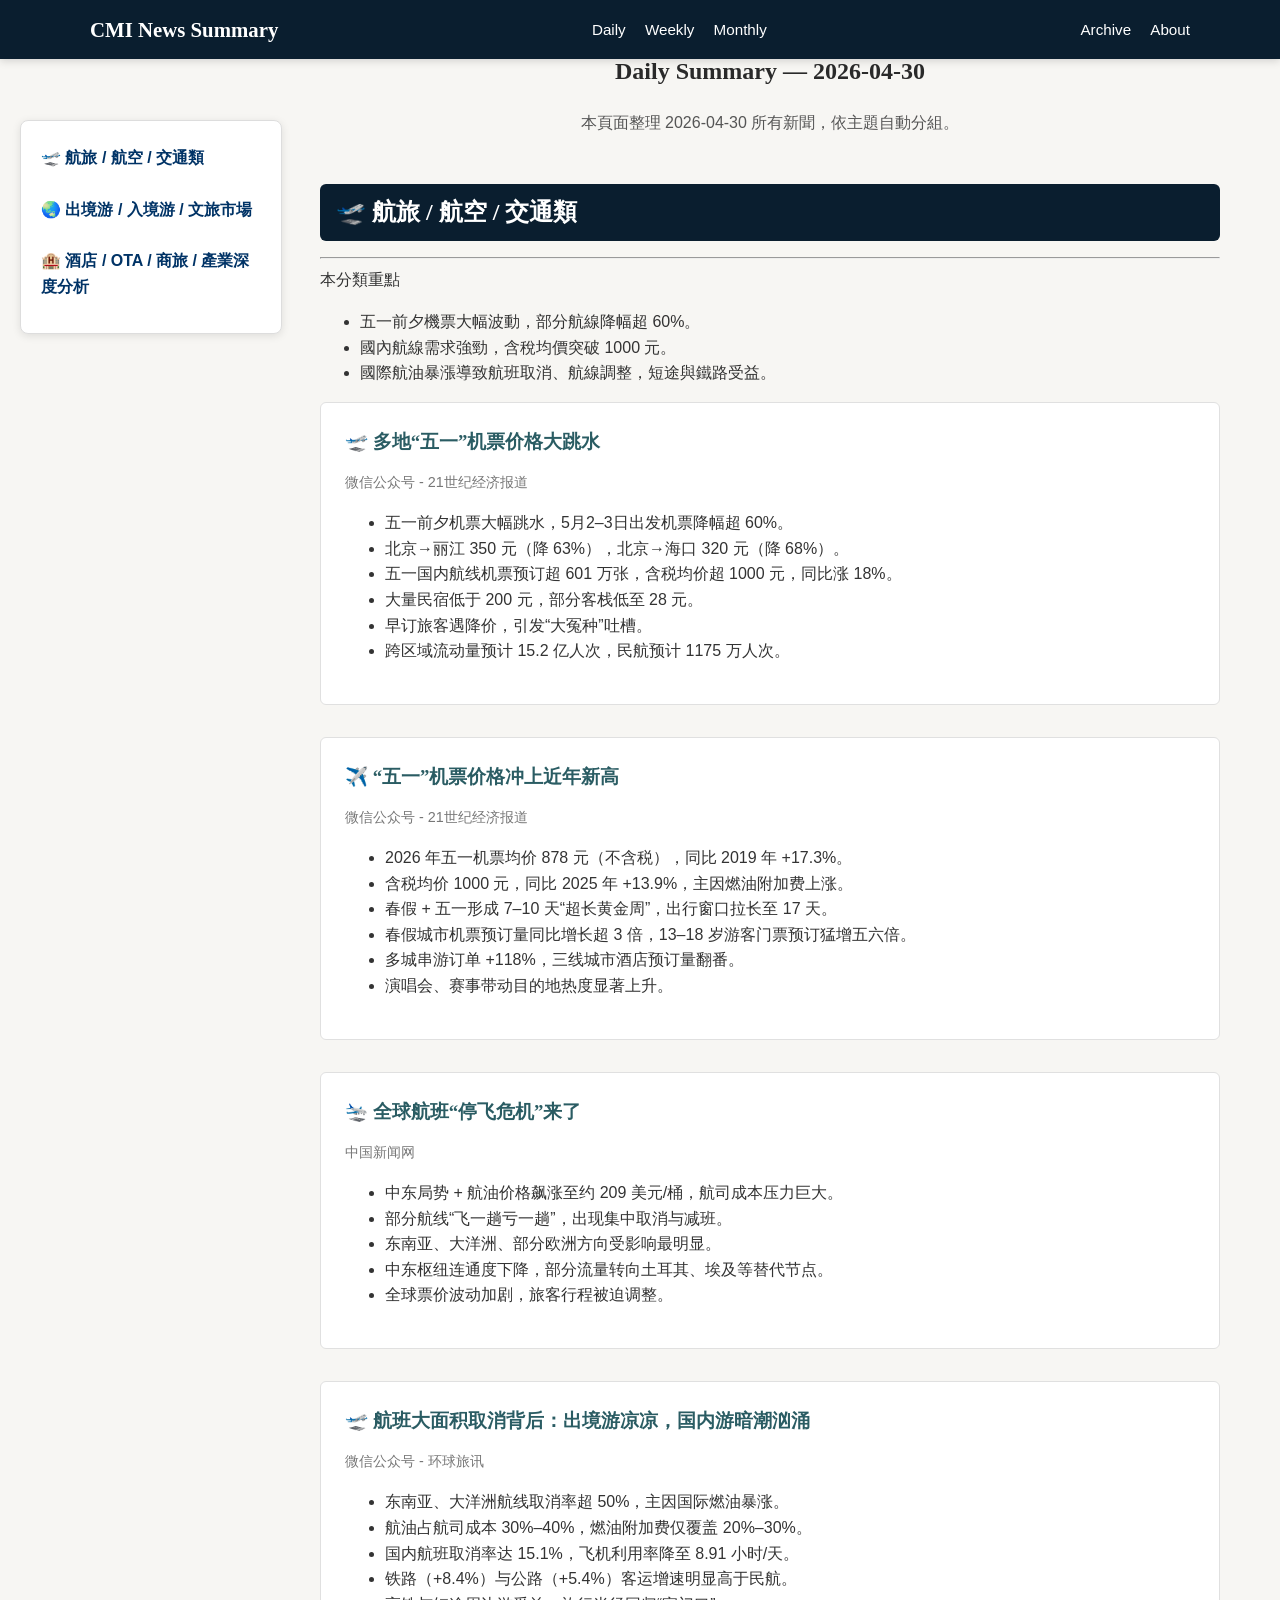
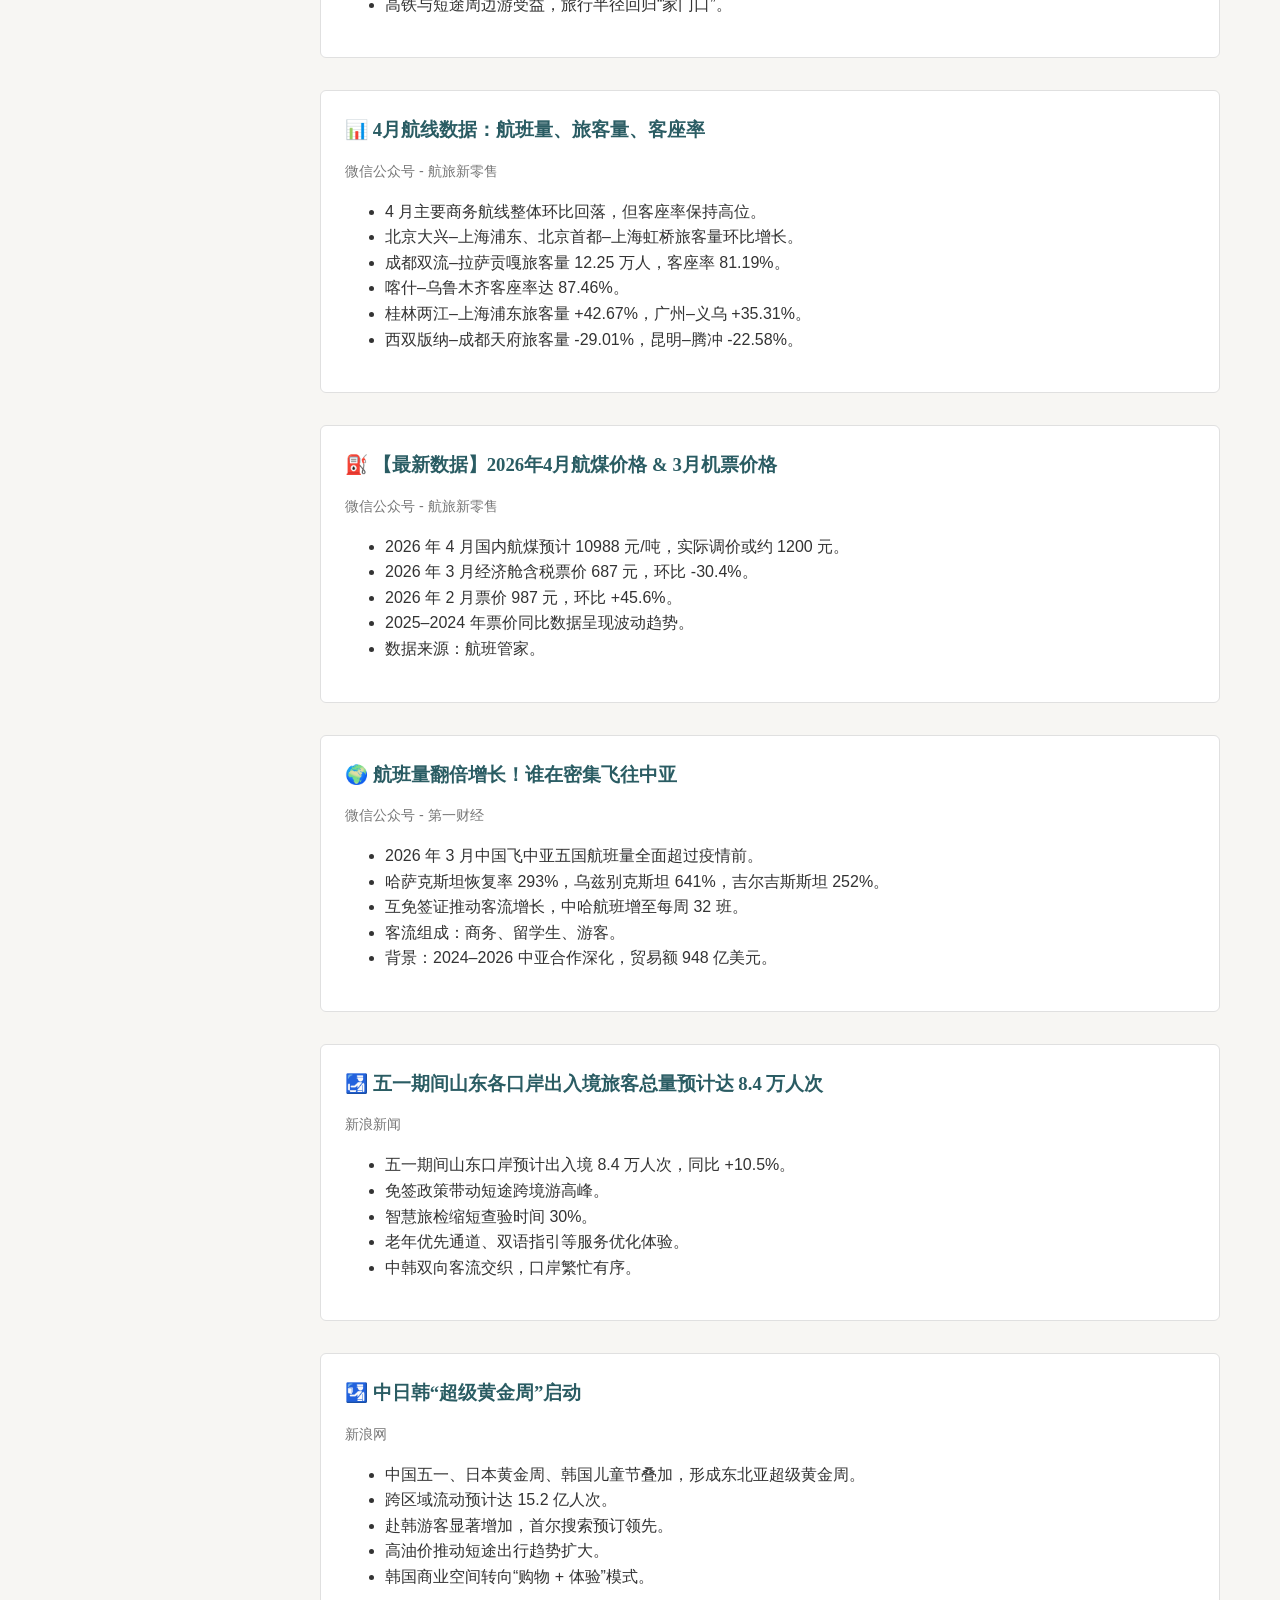
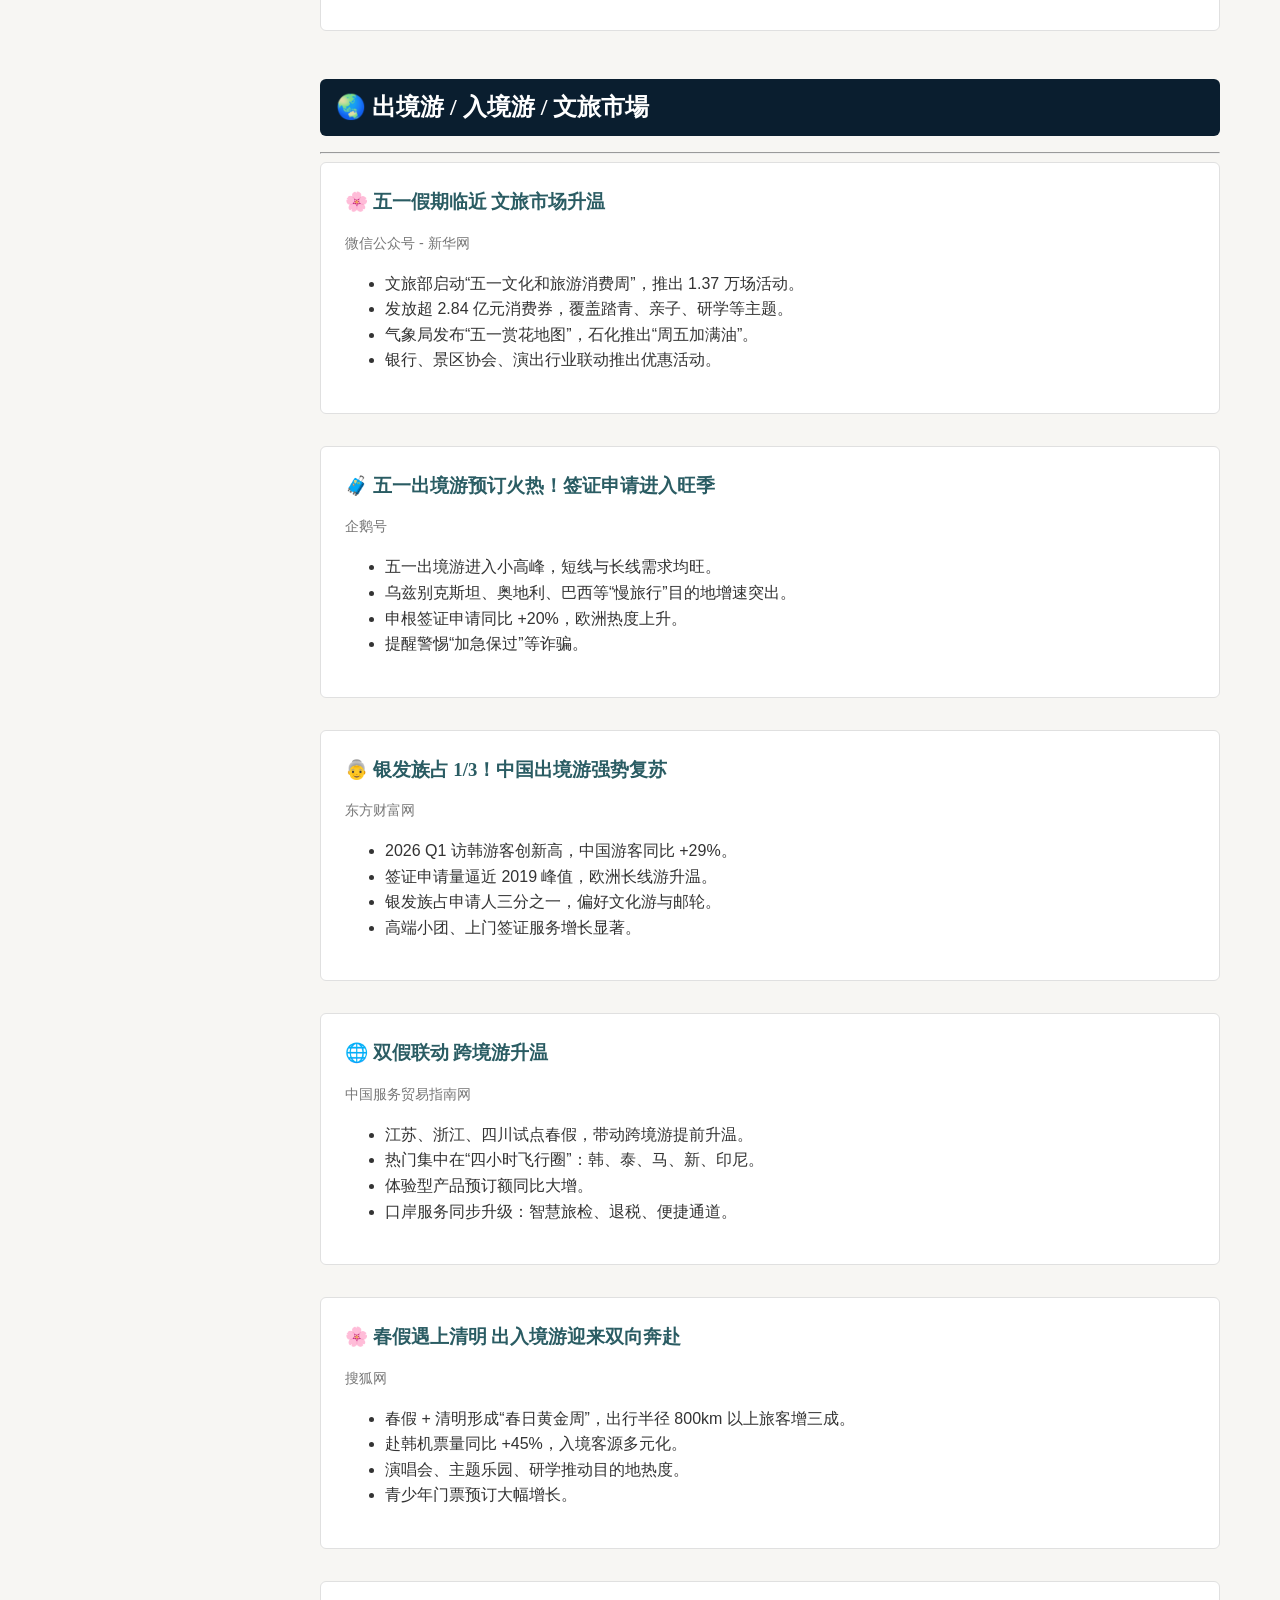
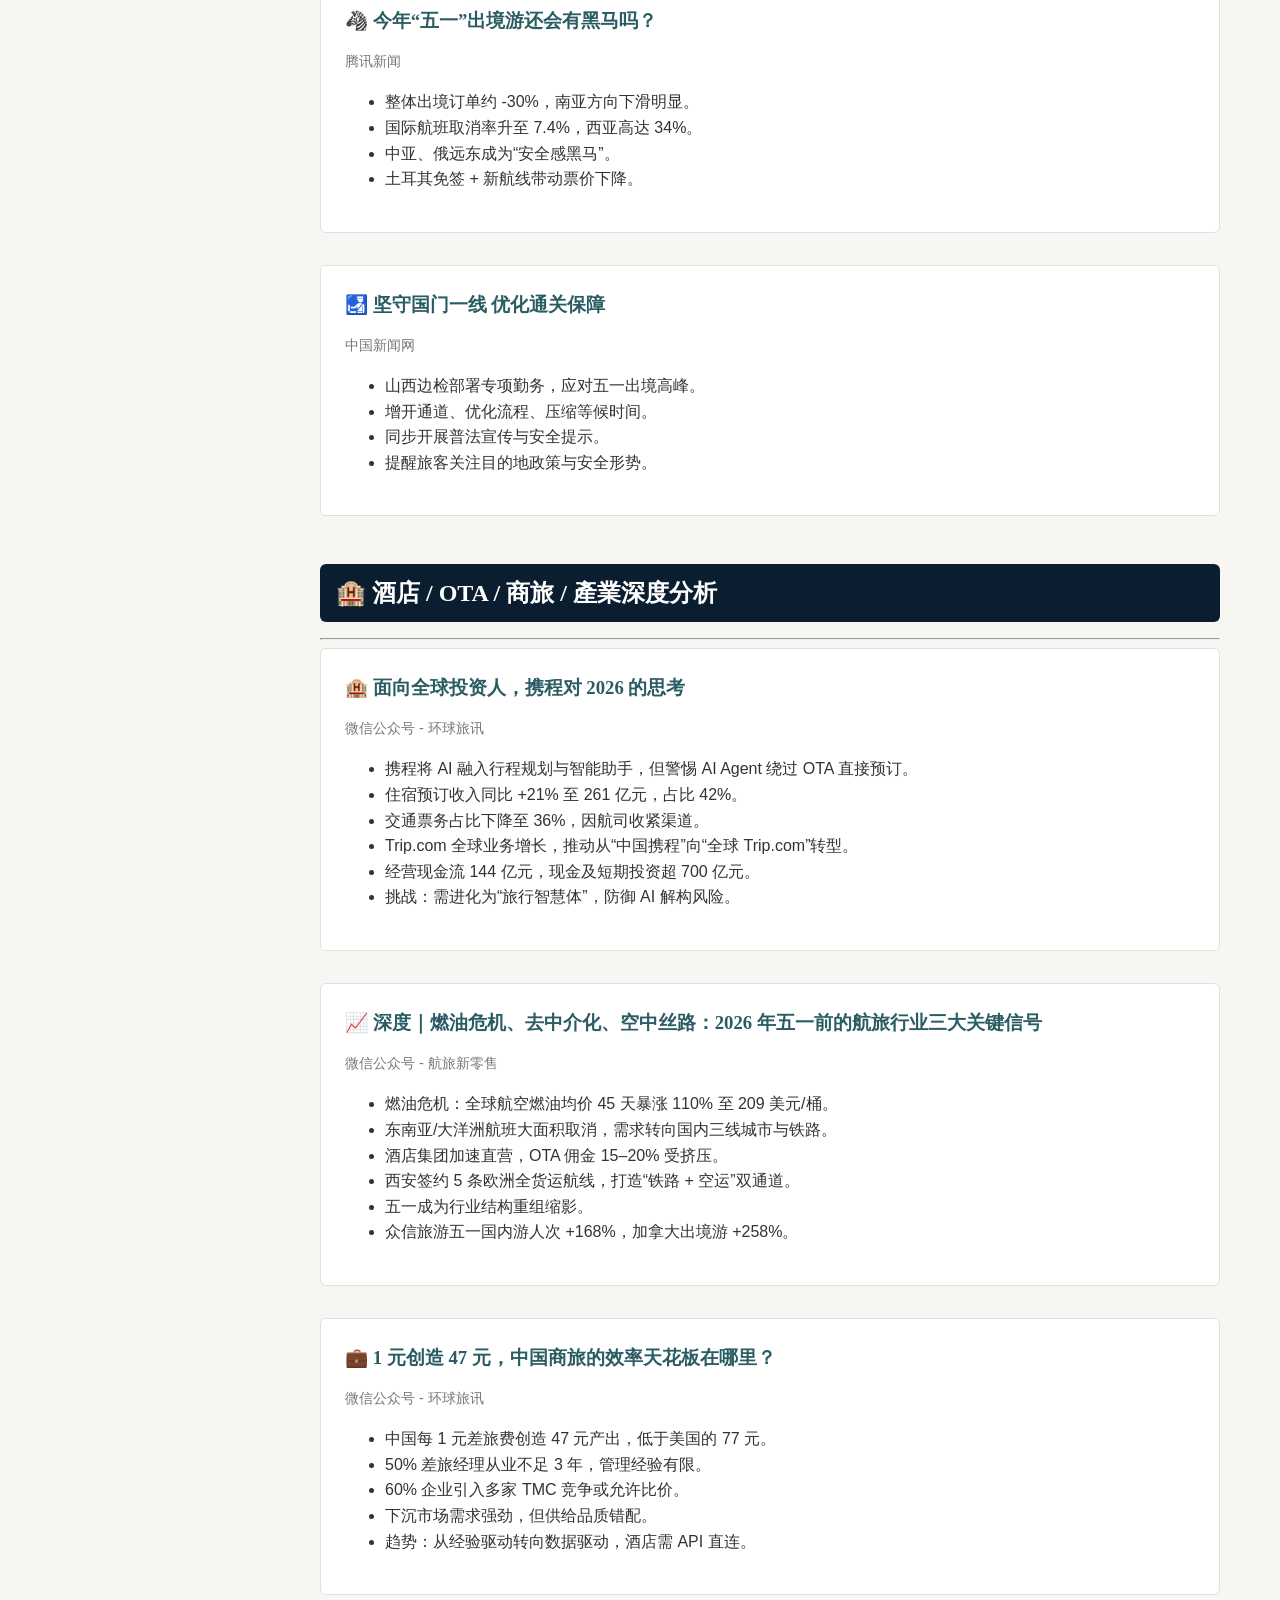
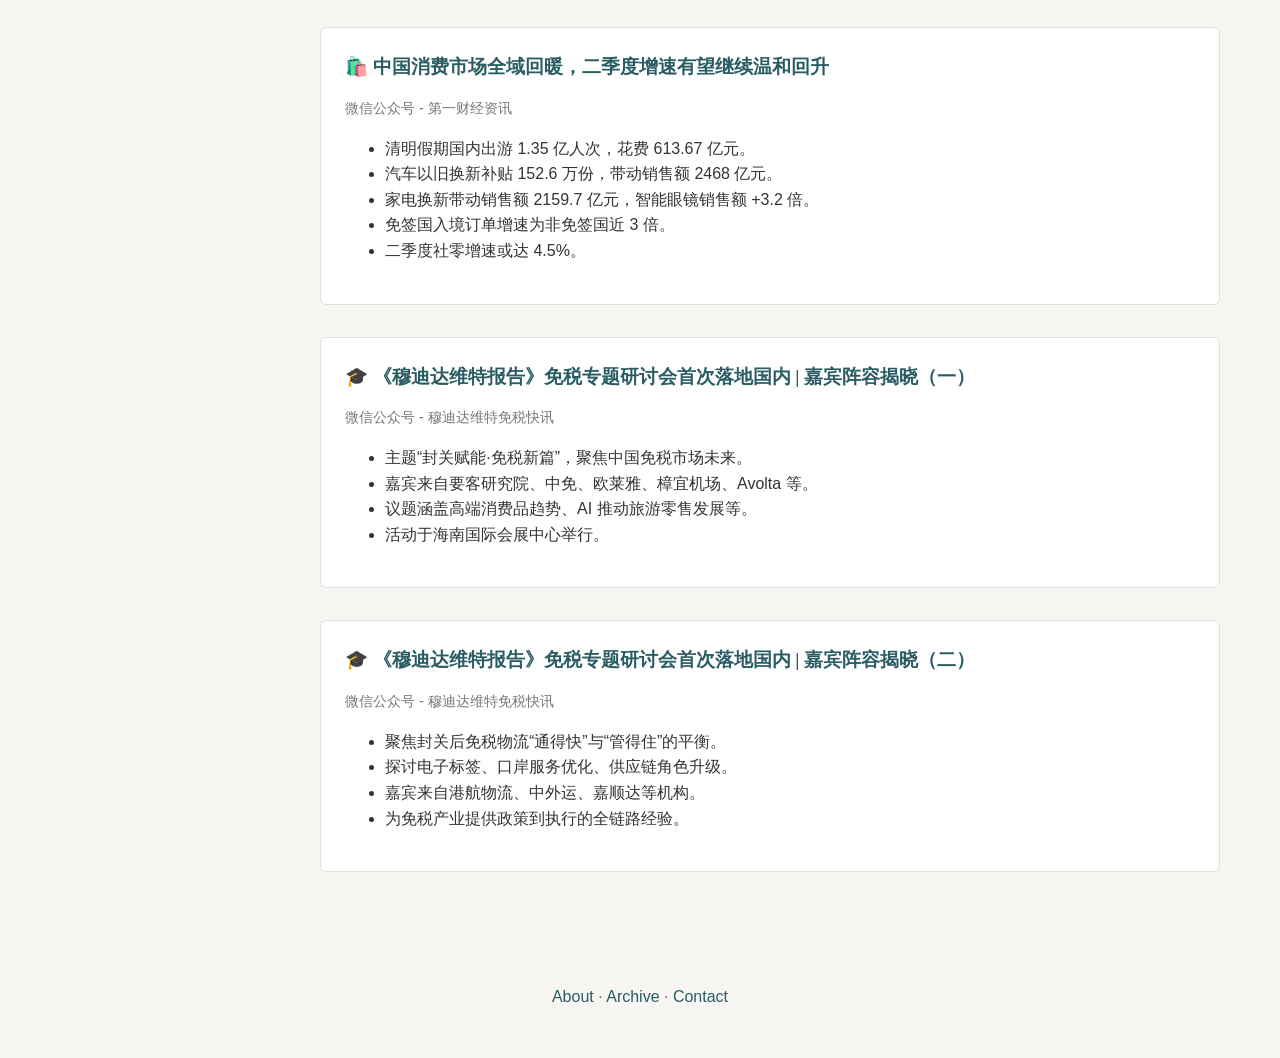
==== daily-summary/daily_summary_20260430_v0.3.html @ 1bfc6c28 "Update and rename daily_summary_20260430_v0.2.html to daily_summary_20260430_v0.3.html" ====
<!DOCTYPE html>
<html lang="zh-Hant">
<head>
  <meta charset="UTF-8">
  <meta name="viewport" content="width=device-width, initial-scale=1">
  <title>Daily Summary — 2026-04-30</title>
  <link rel="stylesheet" href="../styles.css">
</head>

<body>
<header class="site-header">
  <div class="header-inner">
    <div class="logo">
      <a href="../index.html">CMI News Summary</a>
    </div>
    <nav class="nav nav-center">
      <ul>
        <li><a href="../daily/index.html">Daily</a></li>
        <li><a href="../weekly/index.html">Weekly</a></li>
        <li><a href="../monthly/index.html">Monthly</a></li>
      </ul>
    </nav>
    <nav class="nav nav-right">
      <ul>
        <li><a href="../archive.html">Archive</a></li>
        <li><a href="../about.html">About</a></li>
      </ul>
    </nav>
  </div>
</header>

<!-- 左側懸浮索引 -->
<nav class="side-nav">
  <ul>
    <li><a href="#cat-air">🛫 航旅 / 航空 / 交通類</a></li>
    <li><a href="#cat-travel">🌏 出境游 / 入境游 / 文旅市場</a></li>
    <li><a href="#cat-hotel">🏨 酒店 / OTA / 商旅 / 產業深度分析</a></li>
  </ul>
</nav>

<main class="container">

  <section class="intro">
    <h1>Daily Summary — 2026-04-30</h1>
    <p class="subtitle">本頁面整理 2026-04-30 所有新聞，依主題自動分組。</p>
  </section>

  <!-- ========================= -->
  <!-- 🛫 航旅 / 航空 / 交通類 -->
  <!-- ========================= -->
  <h2 id="cat-air">🛫 航旅 / 航空 / 交通類</h2>
  <hr class="section-divider">
  <div class="category-summary">
  <div class="summary-title">本分類重點</div>
  <ul>
    <li>五一前夕機票大幅波動，部分航線降幅超 60%。</li>
    <li>國內航線需求強勁，含稅均價突破 1000 元。</li>
    <li>國際航油暴漲導致航班取消、航線調整，短途與鐵路受益。</li>
  </ul>
  </div>
  <div class="card">
    <h3 class="card-title">
      <span class="icon">🛫</span>
      <a href="https://mp.weixin.qq.com/s?__biz=MjM5NzM2NTMwMQ==&mid=2652127613&idx=2&sn=e711e748af14c88d804cbd1370a52783" target="_blank">
        多地“五一”机票价格大跳水
      </a>
    </h3>
    <p class="source">微信公众号 - 21世纪经济报道</p>
    <ul>
      <li>五一前夕机票大幅跳水，5月2–3日出发机票降幅超 60%。</li>
      <li>北京→丽江 350 元（降 63%），北京→海口 320 元（降 68%）。</li>
      <li>五一国内航线机票预订超 601 万张，含税均价超 1000 元，同比涨 18%。</li>
      <li>大量民宿低于 200 元，部分客栈低至 28 元。</li>
      <li>早订旅客遇降价，引发“大冤种”吐槽。</li>
      <li>跨区域流动量预计 15.2 亿人次，民航预计 1175 万人次。</li>
    </ul>
  </div>

  <div class="card">
    <h3 class="card-title">
      <span class="icon">✈️</span>
      <a href="https://mp.weixin.qq.com/s?__biz=MjI3Njc0NTk4MQ==&mid=2650586529&idx=1&sn=3858394faa903af94191818c6af349f1" target="_blank">
        “五一”机票价格冲上近年新高
      </a>
    </h3>
    <p class="source">微信公众号 - 21世纪经济报道</p>
    <ul>
      <li>2026 年五一机票均价 878 元（不含税），同比 2019 年 +17.3%。</li>
      <li>含税均价 1000 元，同比 2025 年 +13.9%，主因燃油附加费上涨。</li>
      <li>春假 + 五一形成 7–10 天“超长黄金周”，出行窗口拉长至 17 天。</li>
      <li>春假城市机票预订量同比增长超 3 倍，13–18 岁游客门票预订猛增五六倍。</li>
      <li>多城串游订单 +118%，三线城市酒店预订量翻番。</li>
      <li>演唱会、赛事带动目的地热度显著上升。</li>
    </ul>
  </div>
  <div class="card">
    <h3 class="card-title">
      <span class="icon">🛬</span>
      <a href="https://www.chinanews.com.cn/gj/2026/04-28/10612209.shtml" target="_blank">
        全球航班“停飞危机”来了
      </a>
    </h3>
    <p class="source">中国新闻网</p>
    <ul>
      <li>中东局势 + 航油价格飙涨至约 209 美元/桶，航司成本压力巨大。</li>
      <li>部分航线“飞一趟亏一趟”，出现集中取消与减班。</li>
      <li>东南亚、大洋洲、部分欧洲方向受影响最明显。</li>
      <li>中东枢纽连通度下降，部分流量转向土耳其、埃及等替代节点。</li>
      <li>全球票价波动加剧，旅客行程被迫调整。</li>
    </ul>
  </div>

  <div class="card">
    <h3 class="card-title">
      <span class="icon">🛫</span>
      <a href="https://mp.weixin.qq.com/s?__biz=Mzg4OTM5Njg0Mg==&mid=2247503843&idx=1&sn=857b6447e70c2b82577d3e6e1345cd92" target="_blank">
        航班大面积取消背后：出境游凉凉，国内游暗潮汹涌
      </a>
    </h3>
    <p class="source">微信公众号 - 环球旅讯</p>
    <ul>
      <li>东南亚、大洋洲航线取消率超 50%，主因国际燃油暴涨。</li>
      <li>航油占航司成本 30%–40%，燃油附加费仅覆盖 20%–30%。</li>
      <li>国内航班取消率达 15.1%，飞机利用率降至 8.91 小时/天。</li>
      <li>铁路（+8.4%）与公路（+5.4%）客运增速明显高于民航。</li>
      <li>高铁与短途周边游受益，旅行半径回归“家门口”。</li>
    </ul>
  </div>

  <div class="card">
    <h3 class="card-title">
      <span class="icon">📊</span>
      <a href="https://mp.weixin.qq.com/s?__biz=Mzg2MzIyMTk5Mg==&mid=2247520899&idx=1&sn=88fce710b5704e9005d2cb6163edf4ac" target="_blank">
        4月航线数据：航班量、旅客量、客座率
      </a>
    </h3>
    <p class="source">微信公众号 - 航旅新零售</p>
    <ul>
      <li>4 月主要商务航线整体环比回落，但客座率保持高位。</li>
      <li>北京大兴–上海浦东、北京首都–上海虹桥旅客量环比增长。</li>
      <li>成都双流–拉萨贡嘎旅客量 12.25 万人，客座率 81.19%。</li>
      <li>喀什–乌鲁木齐客座率达 87.46%。</li>
      <li>桂林两江–上海浦东旅客量 +42.67%，广州–义乌 +35.31%。</li>
      <li>西双版纳–成都天府旅客量 -29.01%，昆明–腾冲 -22.58%。</li>
    </ul>
  </div>

  <div class="card">
    <h3 class="card-title">
      <span class="icon">⛽</span>
      <a href="https://mp.weixin.qq.com/s?__biz=Mzg2MzIyMTk5Mg==&mid=2247520540&idx=1&sn=57a1209179054d6570ce4bf9c48ed6af" target="_blank">
        【最新数据】2026年4月航煤价格 & 3月机票价格
      </a>
    </h3>
    <p class="source">微信公众号 - 航旅新零售</p>
    <ul>
      <li>2026 年 4 月国内航煤预计 10988 元/吨，实际调价或约 1200 元。</li>
      <li>2026 年 3 月经济舱含税票价 687 元，环比 -30.4%。</li>
      <li>2026 年 2 月票价 987 元，环比 +45.6%。</li>
      <li>2025–2024 年票价同比数据呈现波动趋势。</li>
      <li>数据来源：航班管家。</li>
    </ul>
  </div>

  <div class="card">
    <h3 class="card-title">
      <span class="icon">🌍</span>
      <a href="https://mp.weixin.qq.com/s?__biz=MjM5MTM3NTMwNA==&mid=2661721296&idx=1&sn=3693bbdfd6bd1599dde1d807879370cf" target="_blank">
        航班量翻倍增长！谁在密集飞往中亚
      </a>
    </h3>
    <p class="source">微信公众号 - 第一财经</p>
    <ul>
      <li>2026 年 3 月中国飞中亚五国航班量全面超过疫情前。</li>
      <li>哈萨克斯坦恢复率 293%，乌兹别克斯坦 641%，吉尔吉斯斯坦 252%。</li>
      <li>互免签证推动客流增长，中哈航班增至每周 32 班。</li>
      <li>客流组成：商务、留学生、游客。</li>
      <li>背景：2024–2026 中亚合作深化，贸易额 948 亿美元。</li>
    </ul>
  </div>

  <div class="card">
    <h3 class="card-title">
      <span class="icon">🛃</span>
      <a href="https://news.sina.com.cn/zx/gj/2026-04-30/doc-inhwhkue6274743.shtml" target="_blank">
        五一期间山东各口岸出入境旅客总量预计达 8.4 万人次
      </a>
    </h3>
    <p class="source">新浪新闻</p>
    <ul>
      <li>五一期间山东口岸预计出入境 8.4 万人次，同比 +10.5%。</li>
      <li>免签政策带动短途跨境游高峰。</li>
      <li>智慧旅检缩短查验时间 30%。</li>
      <li>老年优先通道、双语指引等服务优化体验。</li>
      <li>中韩双向客流交织，口岸繁忙有序。</li>
    </ul>
  </div>

  <div class="card">
    <h3 class="card-title">
      <span class="icon">🛂</span>
      <a href="https://k.sina.com.cn/article_5953189932_162d6782c06704746a.html" target="_blank">
        中日韩“超级黄金周”启动
      </a>
    </h3>
    <p class="source">新浪网</p>
    <ul>
      <li>中国五一、日本黄金周、韩国儿童节叠加，形成东北亚超级黄金周。</li>
      <li>跨区域流动预计达 15.2 亿人次。</li>
      <li>赴韩游客显著增加，首尔搜索预订领先。</li>
      <li>高油价推动短途出行趋势扩大。</li>
      <li>韩国商业空间转向“购物 + 体验”模式。</li>
    </ul>
  </div>
  <!-- ========================= -->
  <!-- 🌏 出境游 / 入境游 / 文旅市場 -->
  <!-- ========================= -->

  <h2 id="cat-travel">🌏 出境游 / 入境游 / 文旅市場</h2>
  <hr class="section-divider">

  <div class="card">
    <h3 class="card-title">
      <span class="icon">🌸</span>
      <a href="https://mp.weixin.qq.com/s?__biz=MzA3NjkwNg==mid=2647653664&idx=1&sn=0d851c5f64c62078c9e60134ed2b5f2e" target="_blank">
        五一假期临近 文旅市场升温
      </a>
    </h3>
    <p class="source">微信公众号 - 新华网</p>
    <ul>
      <li>文旅部启动“五一文化和旅游消费周”，推出 1.37 万场活动。</li>
      <li>发放超 2.84 亿元消费券，覆盖踏青、亲子、研学等主题。</li>
      <li>气象局发布“五一赏花地图”，石化推出“周五加满油”。</li>
      <li>银行、景区协会、演出行业联动推出优惠活动。</li>
    </ul>
  </div>

  <div class="card">
    <h3 class="card-title">
      <span class="icon">🧳</span>
      <a href="https://so.html5.qq.com/page/real/search_news?docid=70000021_37169e835e633052" target="_blank">
        五一出境游预订火热！签证申请进入旺季
      </a>
    </h3>
    <p class="source">企鹅号</p>
    <ul>
      <li>五一出境游进入小高峰，短线与长线需求均旺。</li>
      <li>乌兹别克斯坦、奥地利、巴西等“慢旅行”目的地增速突出。</li>
      <li>申根签证申请同比 +20%，欧洲热度上升。</li>
      <li>提醒警惕“加急保过”等诈骗。</li>
    </ul>
  </div>

  <div class="card">
    <h3 class="card-title">
      <span class="icon">👵</span>
      <a href="https://finance.eastmoney.com/a/202604203710522476.html" target="_blank">
        银发族占 1/3！中国出境游强势复苏
      </a>
    </h3>
    <p class="source">东方财富网</p>
    <ul>
      <li>2026 Q1 访韩游客创新高，中国游客同比 +29%。</li>
      <li>签证申请量逼近 2019 峰值，欧洲长线游升温。</li>
      <li>银发族占申请人三分之一，偏好文化游与邮轮。</li>
      <li>高端小团、上门签证服务增长显著。</li>
    </ul>
  </div>

  <div class="card">
    <h3 class="card-title">
      <span class="icon">🌐</span>
      <a href="https://tradeinservices.mofcom.gov.cn/article/news/gnxw/202604/182478.html" target="_blank">
        双假联动 跨境游升温
      </a>
    </h3>
    <p class="source">中国服务贸易指南网</p>
    <ul>
      <li>江苏、浙江、四川试点春假，带动跨境游提前升温。</li>
      <li>热门集中在“四小时飞行圈”：韩、泰、马、新、印尼。</li>
      <li>体验型产品预订额同比大增。</li>
      <li>口岸服务同步升级：智慧旅检、退税、便捷通道。</li>
    </ul>
  </div>

  <div class="card">
    <h3 class="card-title">
      <span class="icon">🌸</span>
      <a href="https://travel.sohu.com/a/1004950134_355475" target="_blank">
        春假遇上清明 出入境游迎来双向奔赴
      </a>
    </h3>
    <p class="source">搜狐网</p>
    <ul>
      <li>春假 + 清明形成“春日黄金周”，出行半径 800km 以上旅客增三成。</li>
      <li>赴韩机票量同比 +45%，入境客源多元化。</li>
      <li>演唱会、主题乐园、研学推动目的地热度。</li>
      <li>青少年门票预订大幅增长。</li>
    </ul>
  </div>

  <div class="card">
    <h3 class="card-title">
      <span class="icon">🦓</span>
      <a href="https://news.qq.com/rain/a/20260425A074L600" target="_blank">
        今年“五一”出境游还会有黑马吗？
      </a>
    </h3>
    <p class="source">腾讯新闻</p>
    <ul>
      <li>整体出境订单约 -30%，南亚方向下滑明显。</li>
      <li>国际航班取消率升至 7.4%，西亚高达 34%。</li>
      <li>中亚、俄远东成为“安全感黑马”。</li>
      <li>土耳其免签 + 新航线带动票价下降。</li>
    </ul>
  </div>

  <div class="card">
    <h3 class="card-title">
      <span class="icon">🛃</span>
      <a href="http://www.sx.chinanews.com.cn/news/2026/0430/248477.html" target="_blank">
        坚守国门一线 优化通关保障
      </a>
    </h3>
    <p class="source">中国新闻网</p>
    <ul>
      <li>山西边检部署专项勤务，应对五一出境高峰。</li>
      <li>增开通道、优化流程、压缩等候时间。</li>
      <li>同步开展普法宣传与安全提示。</li>
      <li>提醒旅客关注目的地政策与安全形势。</li>
    </ul>
  </div>
  <!-- ========================= -->
  <!-- 🏨 酒店 / OTA / 商旅 / 產業深度分析 -->
  <!-- ========================= -->

  <h2 id="cat-hotel">🏨 酒店 / OTA / 商旅 / 產業深度分析</h2>
  <hr class="section-divider">

  <div class="card">
    <h3 class="card-title">
      <span class="icon">🏨</span>
      <a href="https://mp.weixin.qq.com/s?__biz=Mzg4OTM5Njg0Mg==&mid=2247504402&idx=1&sn=6851bdadcbc8faea9909302d1206dd0d" target="_blank">
        面向全球投资人，携程对 2026 的思考
      </a>
    </h3>
    <p class="source">微信公众号 - 环球旅讯</p>
    <ul>
      <li>携程将 AI 融入行程规划与智能助手，但警惕 AI Agent 绕过 OTA 直接预订。</li>
      <li>住宿预订收入同比 +21% 至 261 亿元，占比 42%。</li>
      <li>交通票务占比下降至 36%，因航司收紧渠道。</li>
      <li>Trip.com 全球业务增长，推动从“中国携程”向“全球 Trip.com”转型。</li>
      <li>经营现金流 144 亿元，现金及短期投资超 700 亿元。</li>
      <li>挑战：需进化为“旅行智慧体”，防御 AI 解构风险。</li>
    </ul>
  </div>

  <div class="card">
    <h3 class="card-title">
      <span class="icon">📈</span>
      <a href="https://mp.weixin.qq.com/s?src=11&timestamp=1777728018&ver=6696&signature=YGTvw8notwYNA9cvgfuId5XgRa6XpkKV-moRByfEPJ7VPiqyUMrcMz6J0bGL0Yz1m9yfc3X4WgXJEA2LX7aTQiN9vdxKH5-jNDDpUPfQip5ENsaSewUlJX-2nmSsi*" target="_blank">
        深度｜燃油危机、去中介化、空中丝路：2026 年五一前的航旅行业三大关键信号
      </a>
    </h3>
    <p class="source">微信公众号 - 航旅新零售</p>
    <ul>
      <li>燃油危机：全球航空燃油均价 45 天暴涨 110% 至 209 美元/桶。</li>
      <li>东南亚/大洋洲航班大面积取消，需求转向国内三线城市与铁路。</li>
      <li>酒店集团加速直营，OTA 佣金 15–20% 受挤压。</li>
      <li>西安签约 5 条欧洲全货运航线，打造“铁路 + 空运”双通道。</li>
      <li>五一成为行业结构重组缩影。</li>
      <li>众信旅游五一国内游人次 +168%，加拿大出境游 +258%。</li>
    </ul>
  </div>

  <div class="card">
    <h3 class="card-title">
      <span class="icon">💼</span>
      <a href="https://mp.weixin.qq.com/s?__biz=Mzg4OTM5Njg0Mg==&mid=2247503802&idx=1&sn=0bc179553e4c1dd5eb7285813d184dde" target="_blank">
        1 元创造 47 元，中国商旅的效率天花板在哪里？
      </a>
    </h3>
    <p class="source">微信公众号 - 环球旅讯</p>
    <ul>
      <li>中国每 1 元差旅费创造 47 元产出，低于美国的 77 元。</li>
      <li>50% 差旅经理从业不足 3 年，管理经验有限。</li>
      <li>60% 企业引入多家 TMC 竞争或允许比价。</li>
      <li>下沉市场需求强劲，但供给品质错配。</li>
      <li>趋势：从经验驱动转向数据驱动，酒店需 API 直连。</li>
    </ul>
  </div>

  <div class="card">
    <h3 class="card-title">
      <span class="icon">🛍️</span>
      <a href="https://mp.weixin.qq.com/s?__biz=MTU1OTI4NDM4MQ==&mid=2652290888&idx=2&sn=720b8f8bbca0cf1e9b1815346c56767e" target="_blank">
        中国消费市场全域回暖，二季度增速有望继续温和回升
      </a>
    </h3>
    <p class="source">微信公众号 - 第一财经资讯</p>
    <ul>
      <li>清明假期国内出游 1.35 亿人次，花费 613.67 亿元。</li>
      <li>汽车以旧换新补贴 152.6 万份，带动销售额 2468 亿元。</li>
      <li>家电换新带动销售额 2159.7 亿元，智能眼镜销售额 +3.2 倍。</li>
      <li>免签国入境订单增速为非免签国近 3 倍。</li>
      <li>二季度社零增速或达 4.5%。</li>
    </ul>
  </div>

  <div class="card">
    <h3 class="card-title">
      <span class="icon">🎓</span>
      <a href="https://mp.weixin.qq.com/s?__biz=MzkyMDUxMDk5MQ==&mid=2247517591&idx=1&sn=aa6e3b1a52bb20879a1dbe805c7e644e" target="_blank">
        《穆迪达维特报告》免税专题研讨会首次落地国内 | 嘉宾阵容揭晓（一）
      </a>
    </h3>
    <p class="source">微信公众号 - 穆迪达维特免税快讯</p>
    <ul>
      <li>主题“封关赋能·免税新篇”，聚焦中国免税市场未来。</li>
      <li>嘉宾来自要客研究院、中免、欧莱雅、樟宜机场、Avolta 等。</li>
      <li>议题涵盖高端消费品趋势、AI 推动旅游零售发展等。</li>
      <li>活动于海南国际会展中心举行。</li>
    </ul>
  </div>

  <div class="card">
    <h3 class="card-title">
      <span class="icon">🎓</span>
      <a href="https://mp.weixin.qq.com/s?__biz=MzkyMDUxMDk5MQ==&mid=2247517634&idx=1&sn=8b7788711da7035947293bc43837730f" target="_blank">
        《穆迪达维特报告》免税专题研讨会首次落地国内 | 嘉宾阵容揭晓（二）
      </a>
    </h3>
    <p class="source">微信公众号 - 穆迪达维特免税快讯</p>
    <ul>
      <li>聚焦封关后免税物流“通得快”与“管得住”的平衡。</li>
      <li>探讨电子标签、口岸服务优化、供应链角色升级。</li>
      <li>嘉宾来自港航物流、中外运、嘉顺达等机构。</li>
      <li>为免税产业提供政策到执行的全链路经验。</li>
    </ul>
  </div>
</main>

<footer class="footer">
  <p><a href="../about.html">About</a> · <a href="../archive.html">Archive</a> · <a href="../contact.html">Contact</a></p>
</footer>

</body>
</html>
---- styles.css ----
/* ============================
   Base
============================ */
body {
  margin: 0;
  font-family: "Inter", "Noto Sans TC", sans-serif;
  background: #F7F6F3;
  color: #333;
  line-height: 1.6;
}

h1, h2, h3 {
  font-family: "Playfair Display", serif;
  color: #2A2A2A;
}

h2 {
  background: #0A1E2F;
  color: #ffffff;
  padding: 0.6rem 1rem;
  border-radius: 6px;
  margin-top: 3rem;
  margin-bottom: 1rem;
}

a {
  color: #2A5C63;
  text-decoration: none;
}

a:hover {
  text-decoration: underline;
}

/* ============================
   Header（固定懸浮）
============================ */
.site-header {
  position: fixed;
  top: 0;
  left: 0;
  width: 100%;
  z-index: 2000; /* 高於 side-nav */
  background: #0A1E2F;
  color: #ffffff;
  box-shadow: 0 2px 8px rgba(0,0,0,0.15);
}

.header-inner {
  max-width: 1100px;
  margin: 0 auto;
  padding: 0.8rem 1.5rem;
  display: flex;
  align-items: center;
  justify-content: space-between;
  gap: 1.5rem;
}

.logo a {
  font-family: "Playfair Display", serif;
  font-size: 1.3rem;
  font-weight: bold;
  color: #ffffff;
}

/* ============================
   Navigation
============================ */
.nav ul {
  list-style: none;
  margin: 0;
  padding: 0;
  display: flex;
  gap: 1.2rem;
}

.nav a {
  color: #ffffff;
  font-weight: 500;
  font-size: 0.95rem;
}

.nav-center {
  flex: 1;
  display: flex;
  justify-content: center;
}

.nav-right {
  display: flex;
  justify-content: flex-end;
}

/* Dropdown */
.dropdown {
  position: relative;
}

.dropdown > a {
  padding: 0.3rem 0.2rem;
  display: inline-block;
}

.dropdown-menu {
  display: none !important;
  position: absolute;
  top: 100%;
  left: 0;
  background: #ffffff;
  border: 1px solid #ddd;
  padding: 0.5rem 0;
  list-style: none;
  min-width: 150px;
  z-index: 3000;
}

.dropdown:hover > .dropdown-menu {
  display: block !important;
}

.dropdown-menu li {
  padding: 0.3rem 1rem;
  white-space: nowrap;
}

.dropdown-menu li a {
  color: #2A2A2A;
  display: block;
}

.dropdown-menu li a:hover {
  background: #f2f2f2;
}

/* ============================
   Layout
============================ */
main {
  margin-top: 90px; /* 避開固定 header */
}

.container {
  max-width: 900px;
  margin: 0 auto;
  padding: 2rem 1rem;
  transform: translateX(130px); /* 讓內容置中 + 偏移 */
}

/* ============================
   Intro
============================ */
.intro {
  text-align: center;
  margin-bottom: 3rem;
}

.subtitle {
  color: #555;
}

.update-time {
  margin-top: 0.5rem;
  color: #777;
}

/* ============================
   Cards
============================ */
.card {
  background: white;
  padding: 1.5rem;
  border-radius: 6px;
  border: 1px solid #e0e0e0;
  margin-bottom: 2rem;
  transition: box-shadow 0.2s ease;
}

.card:hover {
  box-shadow: 0 4px 12px rgba(0,0,0,0.08);
}

.card-title {
  margin-top: 0;
  margin-bottom: 0.5rem;
}

.source {
  color: #777;
  font-size: 0.9rem;
  margin-bottom: 1rem;
}

/* ============================
   Side Navigation（固定懸浮）
============================ */
.side-nav {
  position: fixed;
  top: 120px; /* 避開 header */
  left: 20px;
  background-color: #ffffff;
  border: 1px solid #ddd;
  border-radius: 8px;
  box-shadow: 0 2px 8px rgba(0,0,0,0.1);
  padding: 16px 20px;
  width: auto;
  max-width: 220px;
  z-index: 1500;
}

.side-nav ul {
  list-style: none;
  margin: 0;
  padding: 0;
}

.side-nav li {
  margin-bottom: 10px;
}

.side-nav a {
  display: block;
  padding: 8px 0;
  color: #003366;
  font-weight: 600;
  text-decoration: none;
  transition: all 0.2s ease;
}

.side-nav a:hover {
  color: #ffffff;
  background-color: #0055aa;
  border-radius: 6px;
  padding-left: 10px;
  box-shadow: 0 2px 6px rgba(0,0,0,0.15);
}

/* ============================
   Footer
============================ */
.footer {
  text-align: center;
  padding: 2rem;
  color: #666;
}

/* ============================
   Basic Mobile RWD
============================ */
@media (max-width: 900px) {
  .container {
    margin-left: 0; /* 移除 side-nav 空間 */
  }

  .side-nav {
    display: none; /* 手機版隱藏側欄 */
  }

  .header-inner {
    flex-direction: column;
    gap: 0.5rem;
  }
}
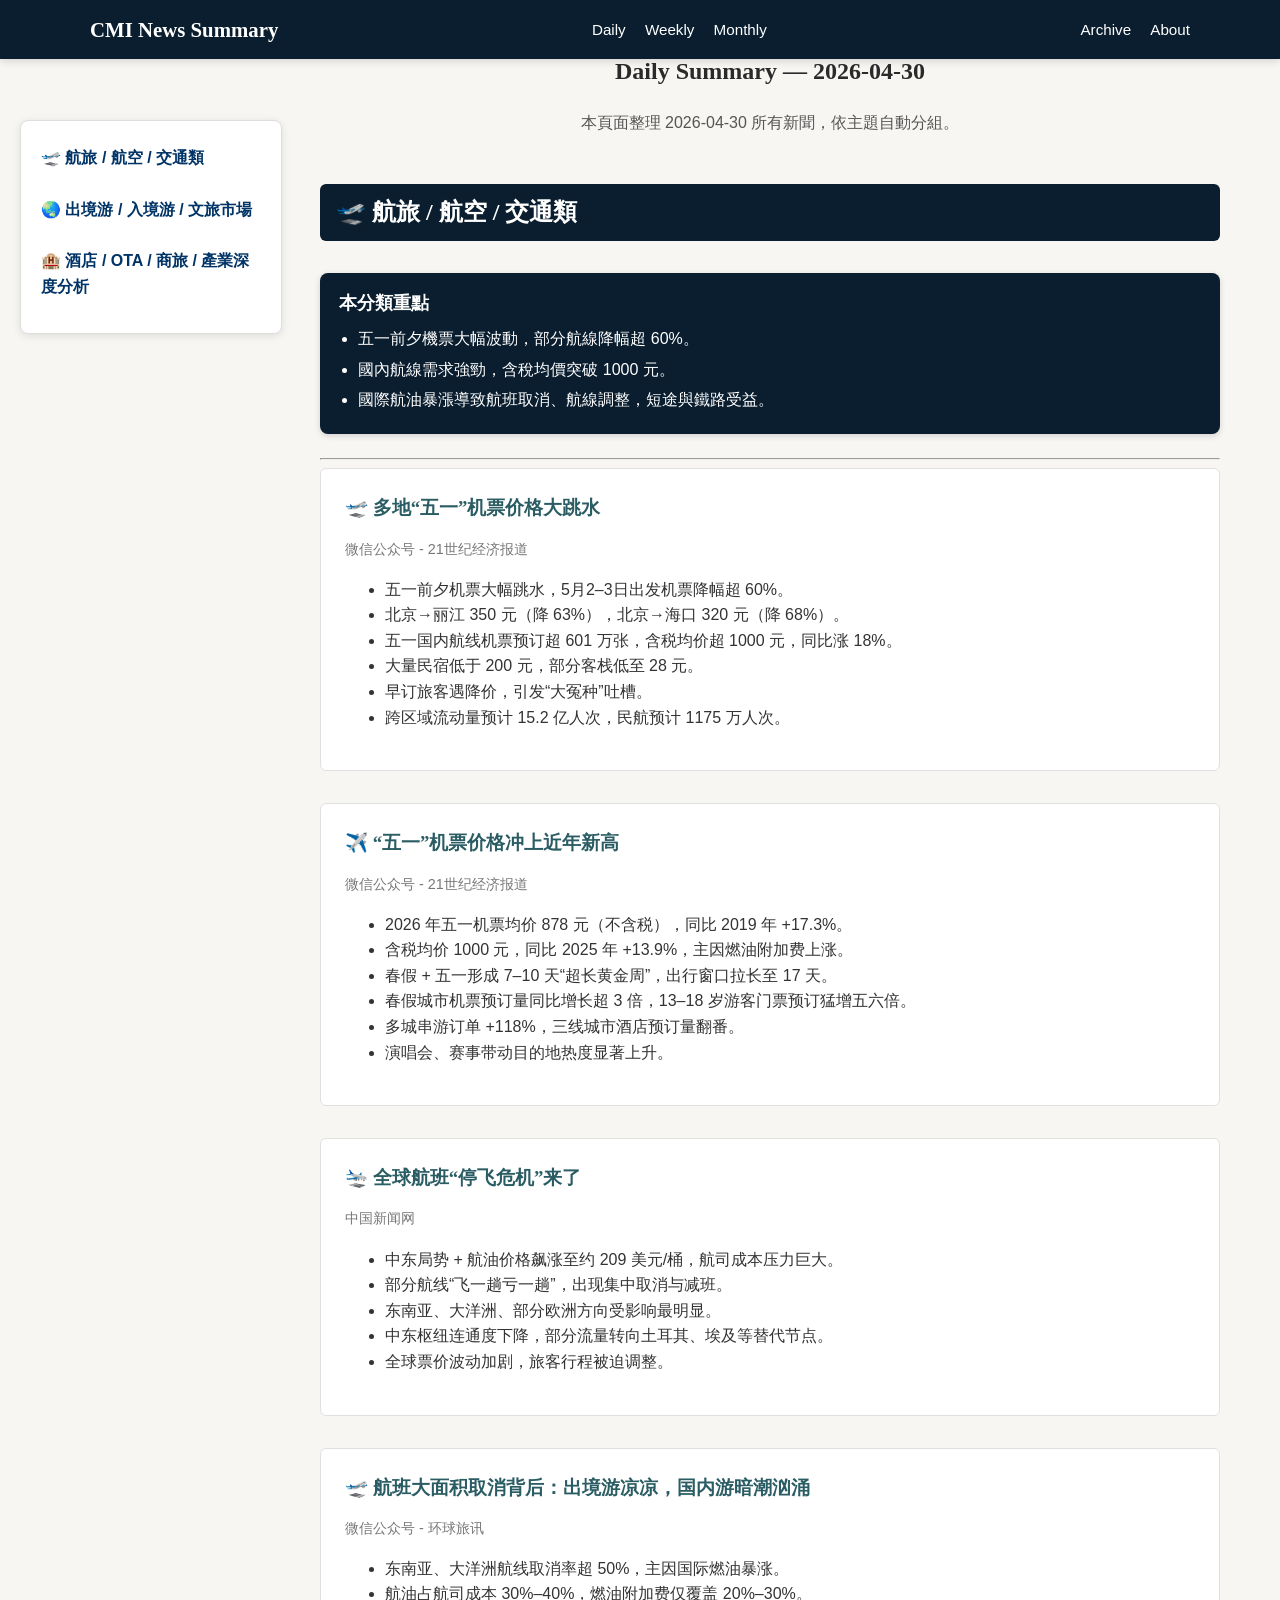
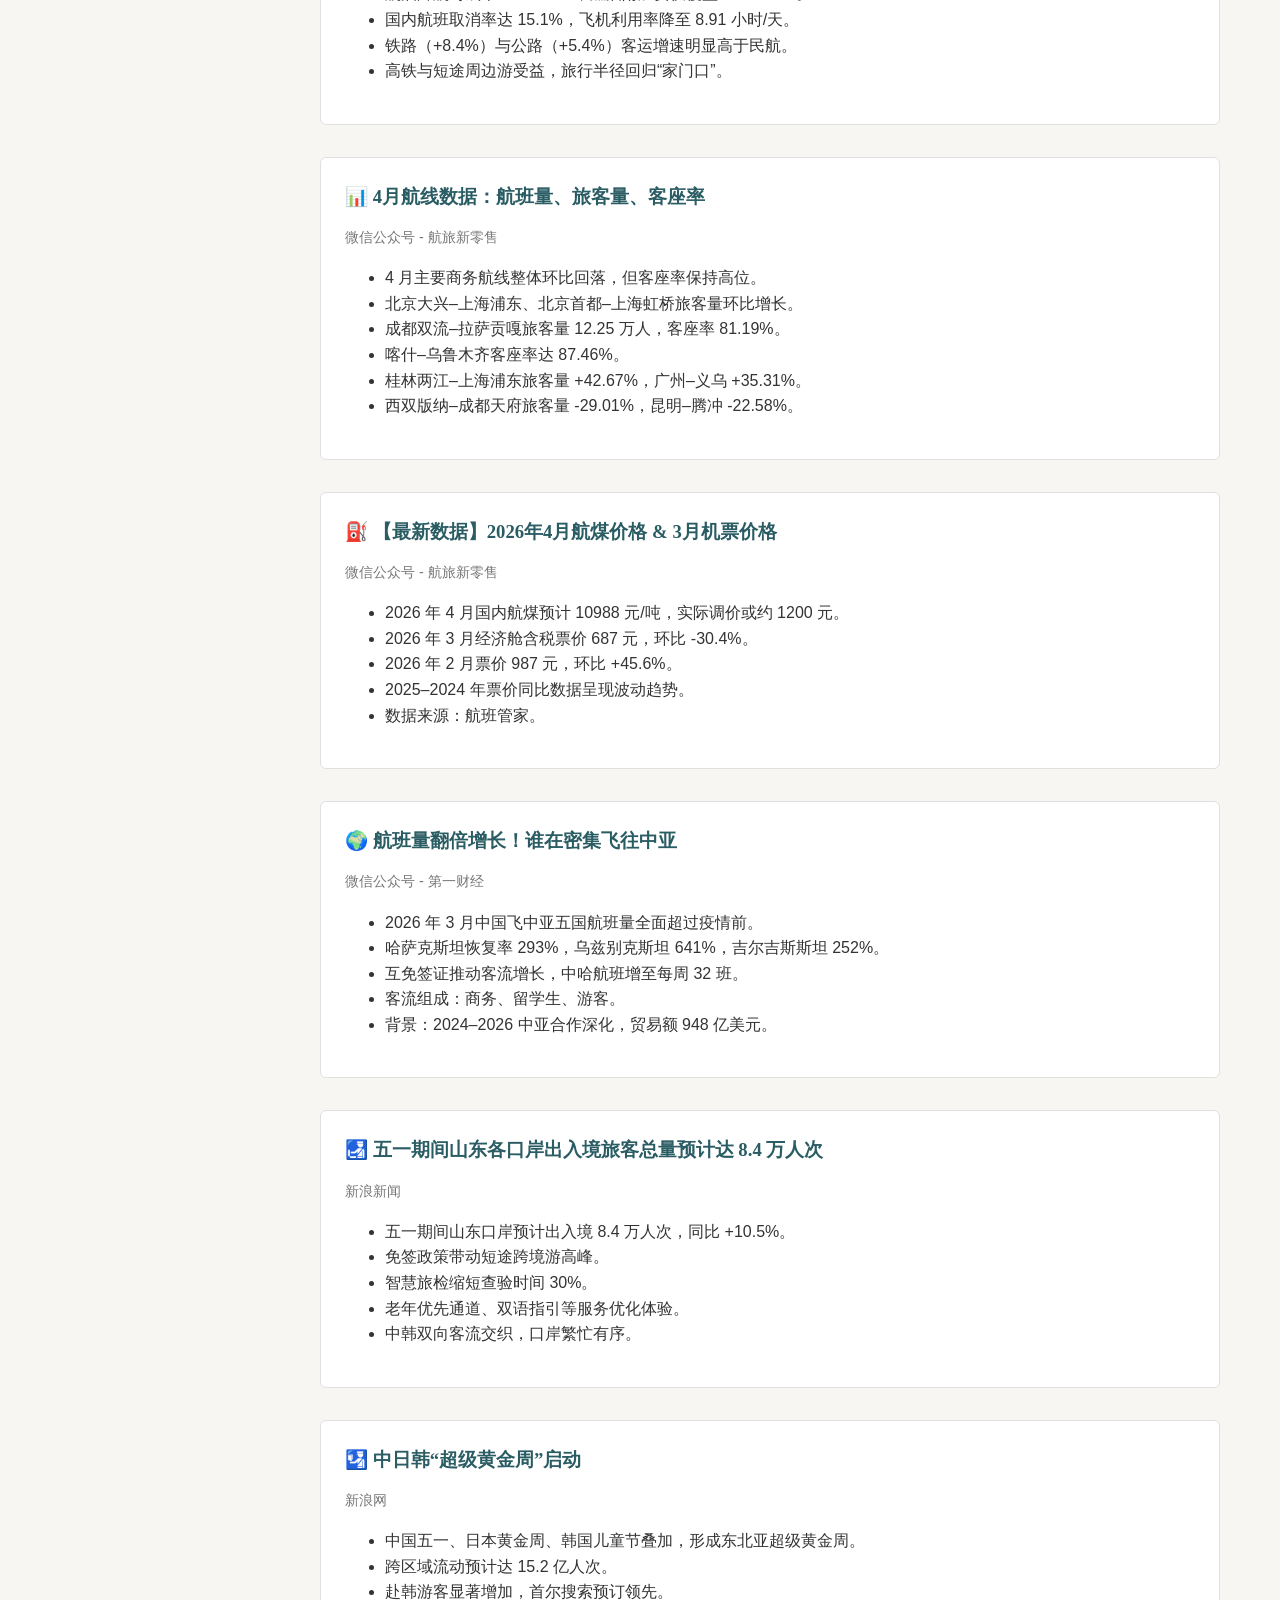
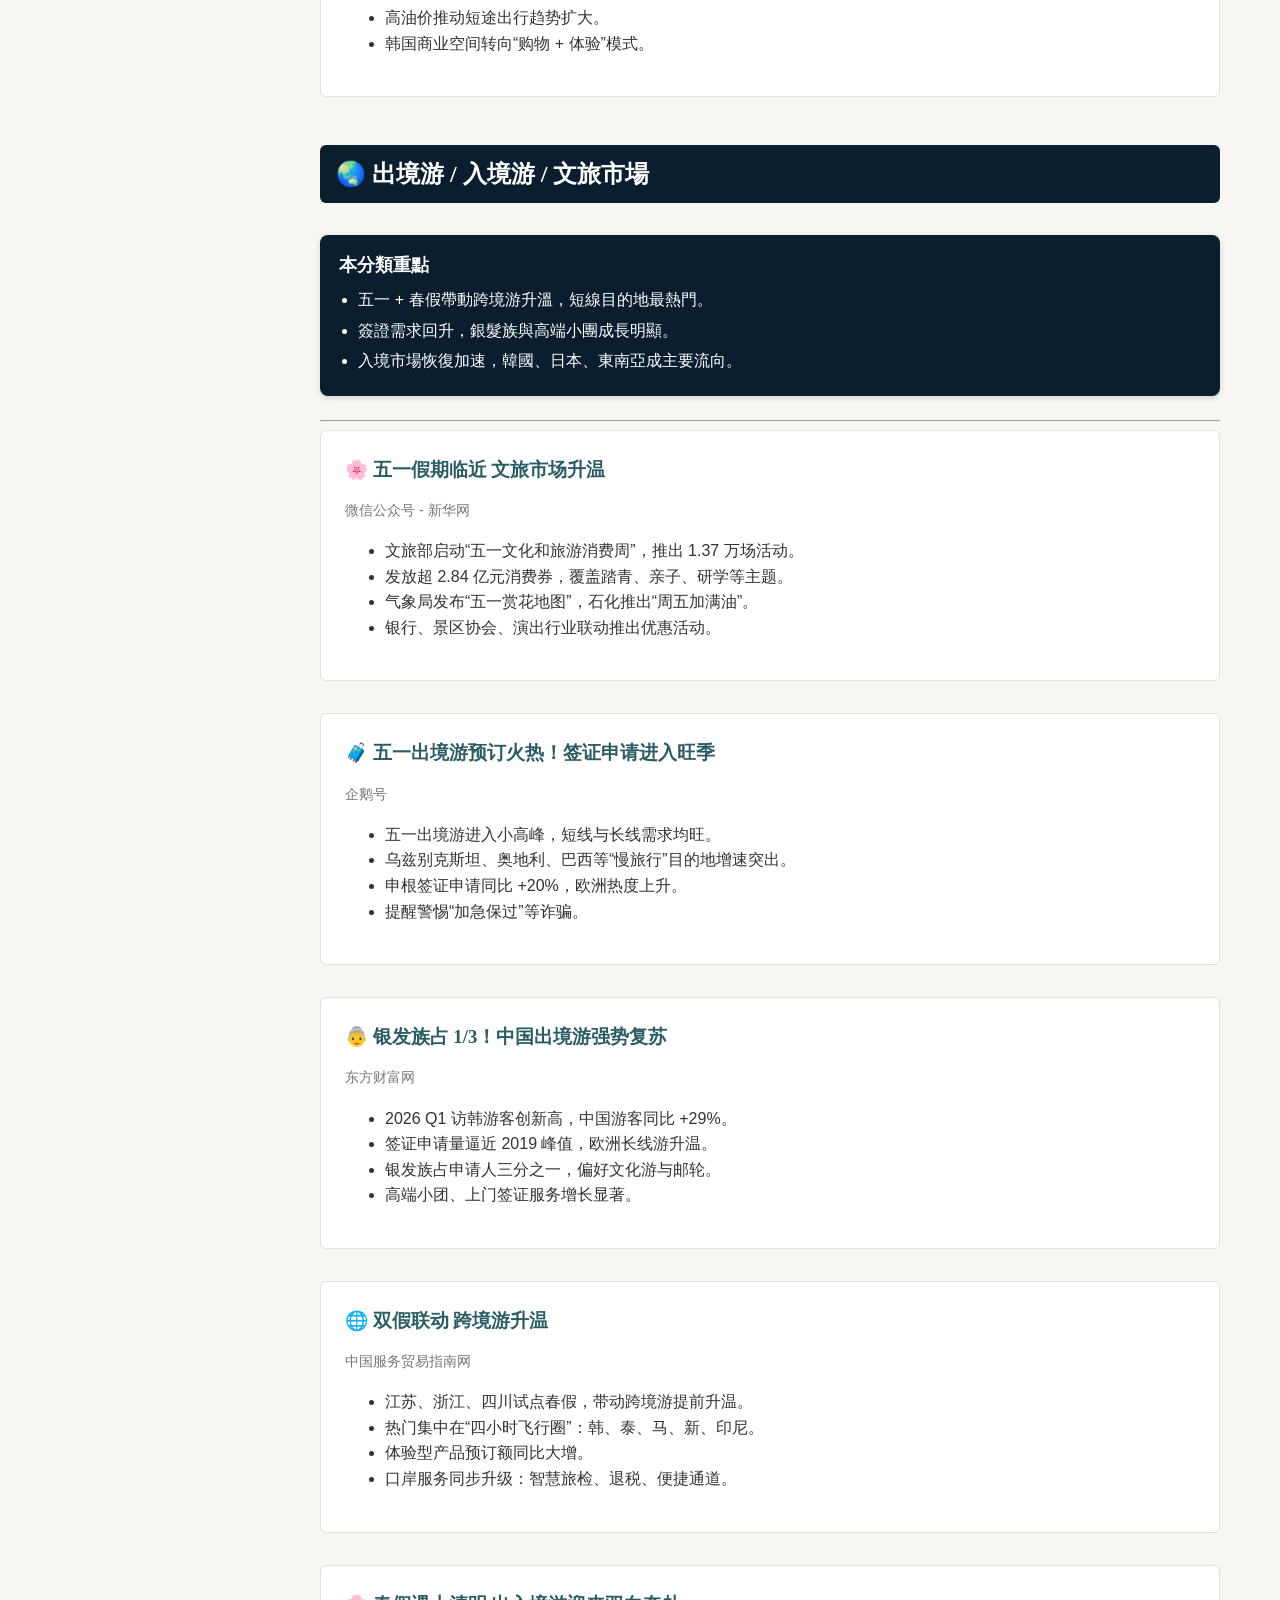
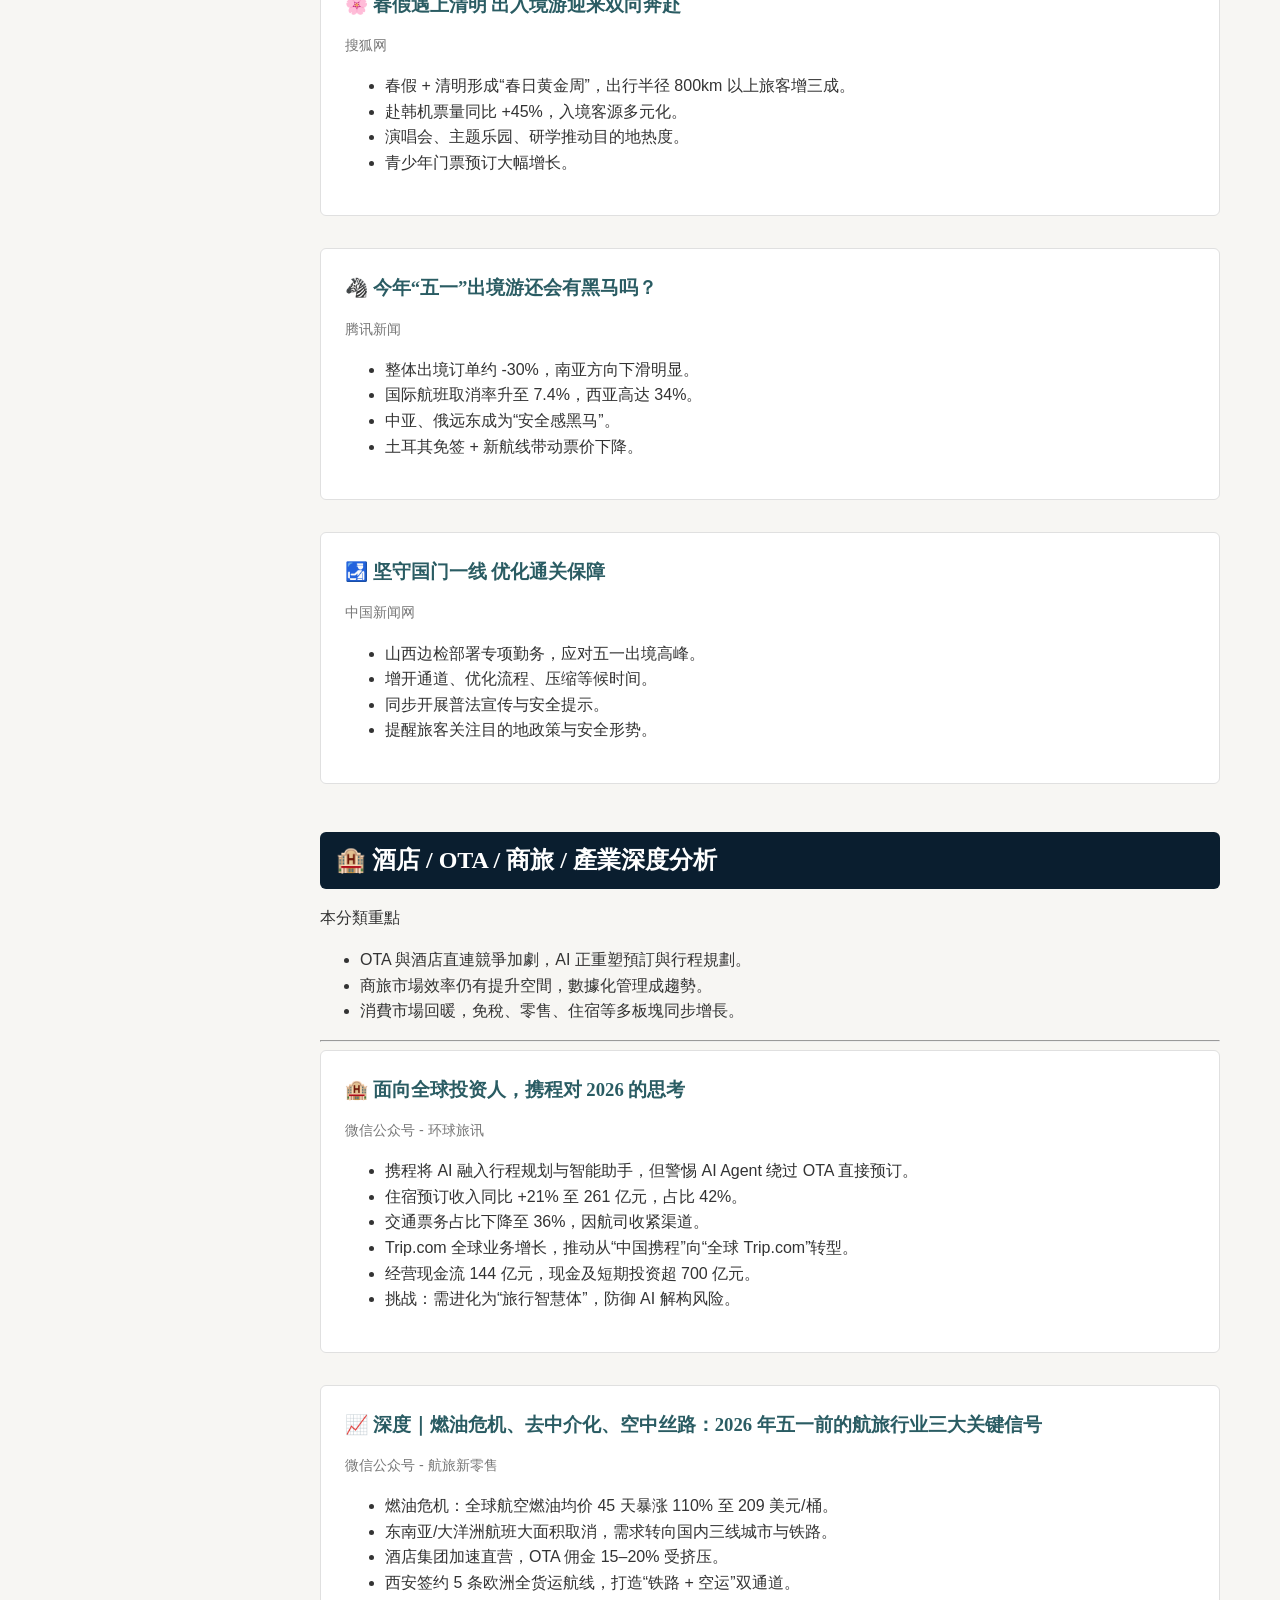
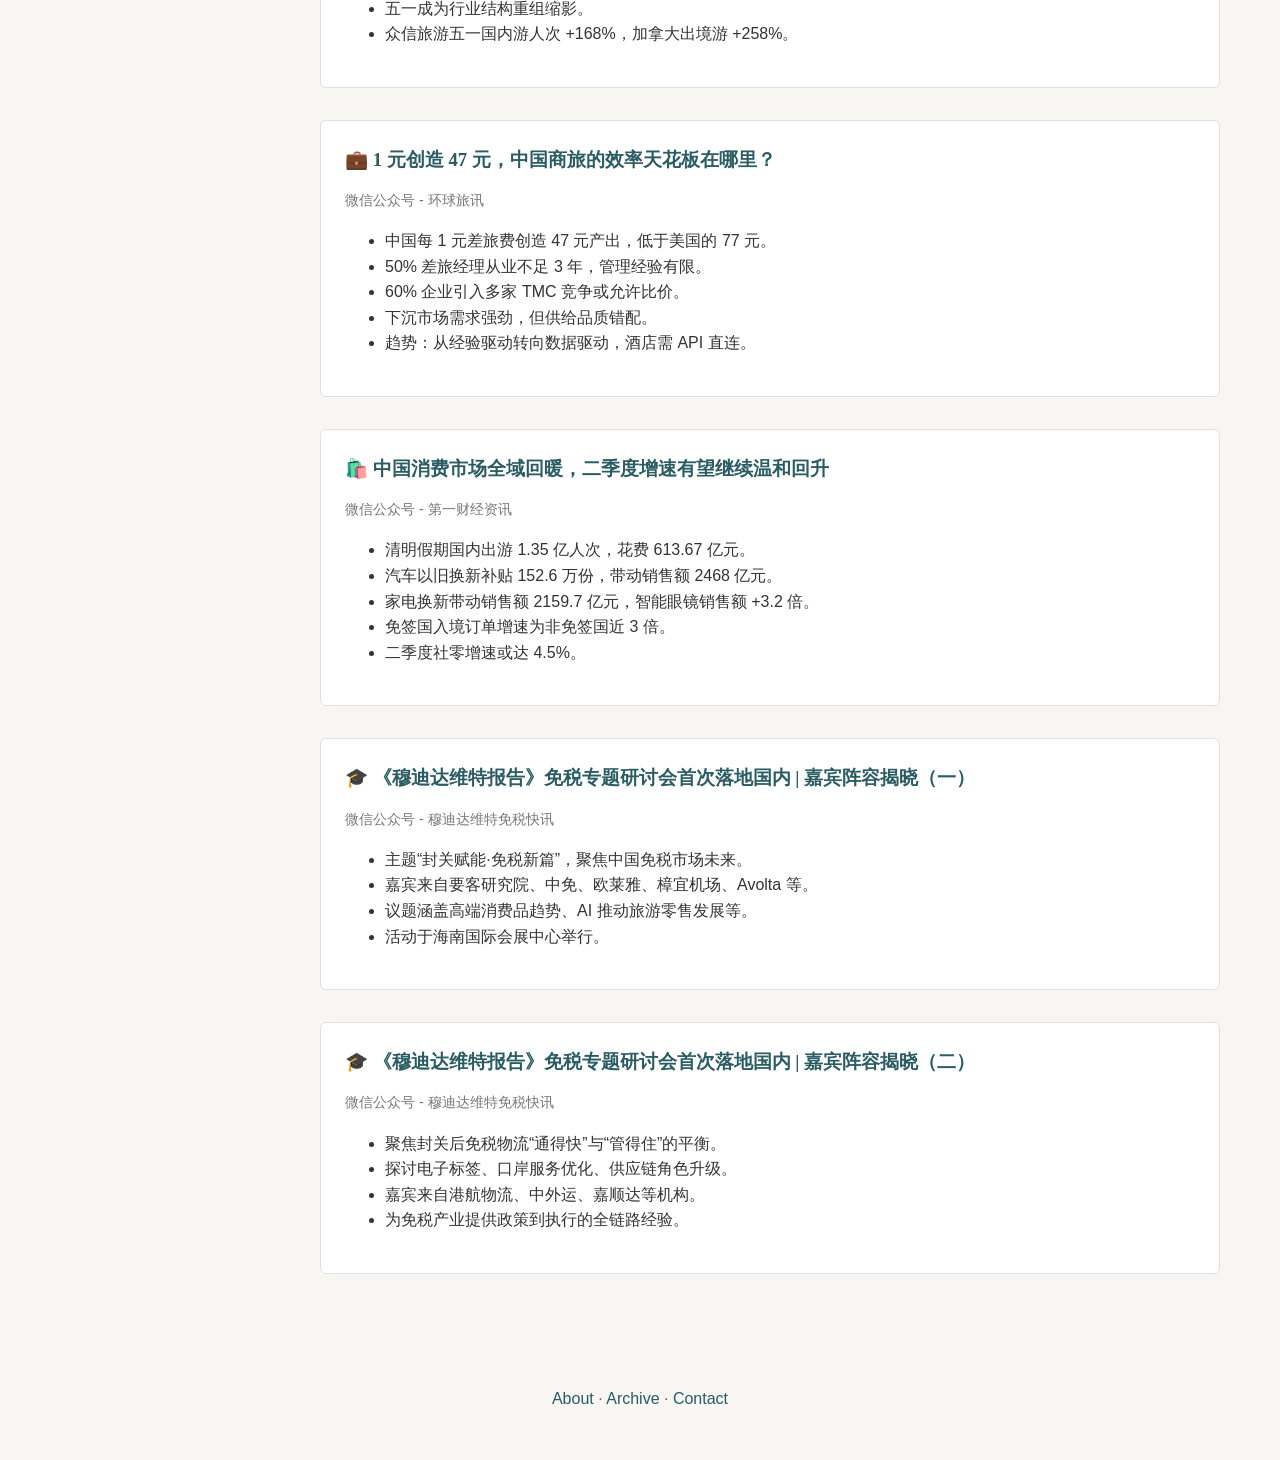
==== commit 63b3d3a9: "Update daily_summary_20260430_v0.3.html" ====
--- a/daily-summary/daily_summary_20260430_v0.3.html
+++ b/daily-summary/daily_summary_20260430_v0.3.html
@@ -49,7 +49,6 @@
   <!-- 🛫 航旅 / 航空 / 交通類 -->
   <!-- ========================= -->
   <h2 id="cat-air">🛫 航旅 / 航空 / 交通類</h2>
-  <hr class="section-divider">
   <div class="category-summary">
   <div class="summary-title">本分類重點</div>
   <ul>
@@ -58,6 +57,8 @@
     <li>國際航油暴漲導致航班取消、航線調整，短途與鐵路受益。</li>
   </ul>
   </div>
+  <hr class="section-divider">
+  
   <div class="card">
     <h3 class="card-title">
       <span class="icon">🛫</span>
@@ -217,6 +218,14 @@
   <!-- ========================= -->
 
   <h2 id="cat-travel">🌏 出境游 / 入境游 / 文旅市場</h2>
+  <div class="category-summary">
+  <div class="summary-title">本分類重點</div>
+  <ul>
+    <li>五一 + 春假帶動跨境游升溫，短線目的地最熱門。 </li>
+    <li>簽證需求回升，銀髮族與高端小團成長明顯。</li>
+    <li>入境市場恢復加速，韓國、日本、東南亞成主要流向。</li>
+  </ul>
+  </div>
   <hr class="section-divider">
 
   <div class="card">
@@ -335,6 +344,13 @@
   <!-- ========================= -->
 
   <h2 id="cat-hotel">🏨 酒店 / OTA / 商旅 / 產業深度分析</h2>
+  <div class="summary-title">本分類重點</div>
+  <ul>
+    <li>OTA 與酒店直連競爭加劇，AI 正重塑預訂與行程規劃。</li>
+    <li>商旅市場效率仍有提升空間，數據化管理成趨勢。</li>
+    <li>消費市場回暖，免稅、零售、住宿等多板塊同步增長。</li>
+  </ul>
+  </div>
   <hr class="section-divider">
 
   <div class="card">
--- a/styles.css
+++ b/styles.css
@@ -260,3 +260,31 @@
     gap: 0.5rem;
   }
 }
+
+
+
+.category-summary {
+  background: #0A1E2F;
+  color: #ffffff;
+  padding: 1rem 1.2rem;
+  border-radius: 8px;
+  margin-bottom: 1.5rem;
+  margin-top: 2rem;
+  box-shadow: 0 2px 6px rgba(0,0,0,0.15);
+}
+
+.category-summary .summary-title {
+  font-size: 1.1rem;
+  font-weight: 700;
+  margin-bottom: 0.6rem;
+}
+
+.category-summary ul {
+  margin: 0;
+  padding-left: 1.2rem;
+}
+
+.category-summary li {
+  margin-bottom: 0.4rem;
+  line-height: 1.5;
+}
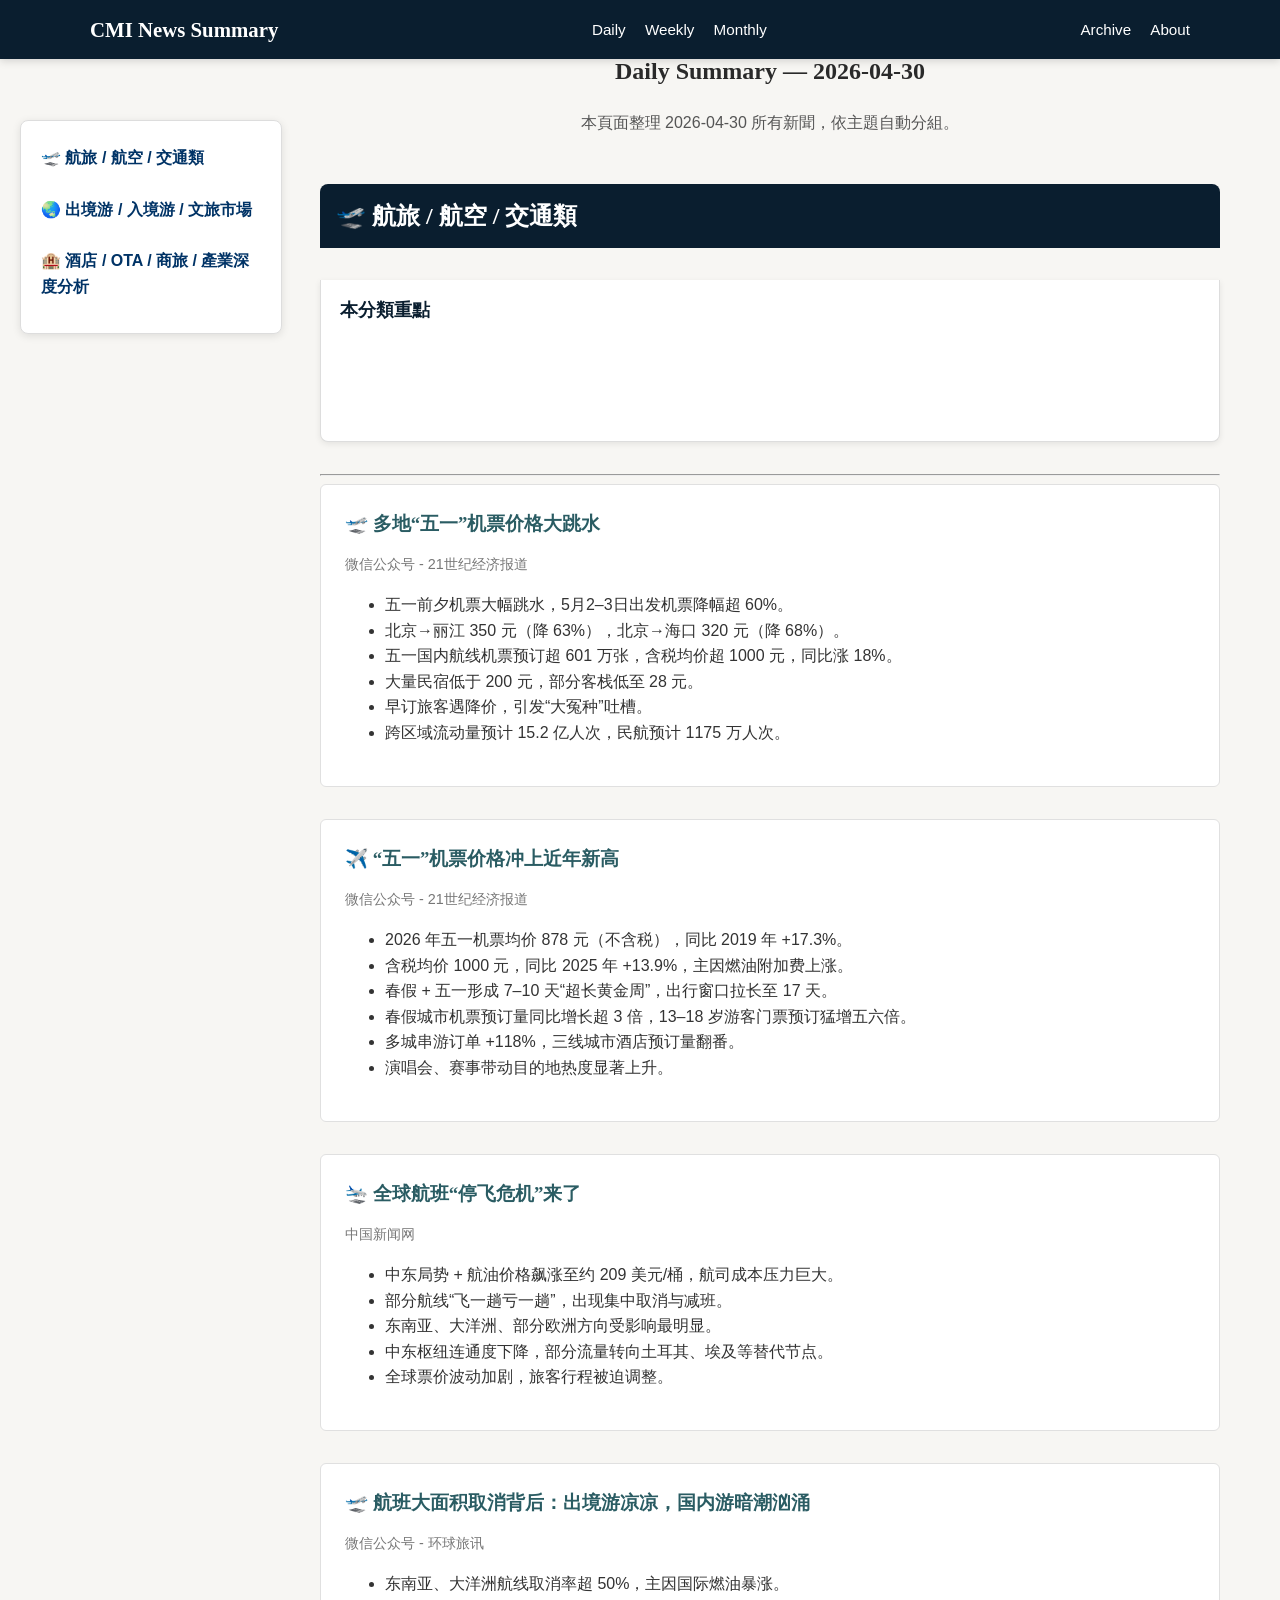
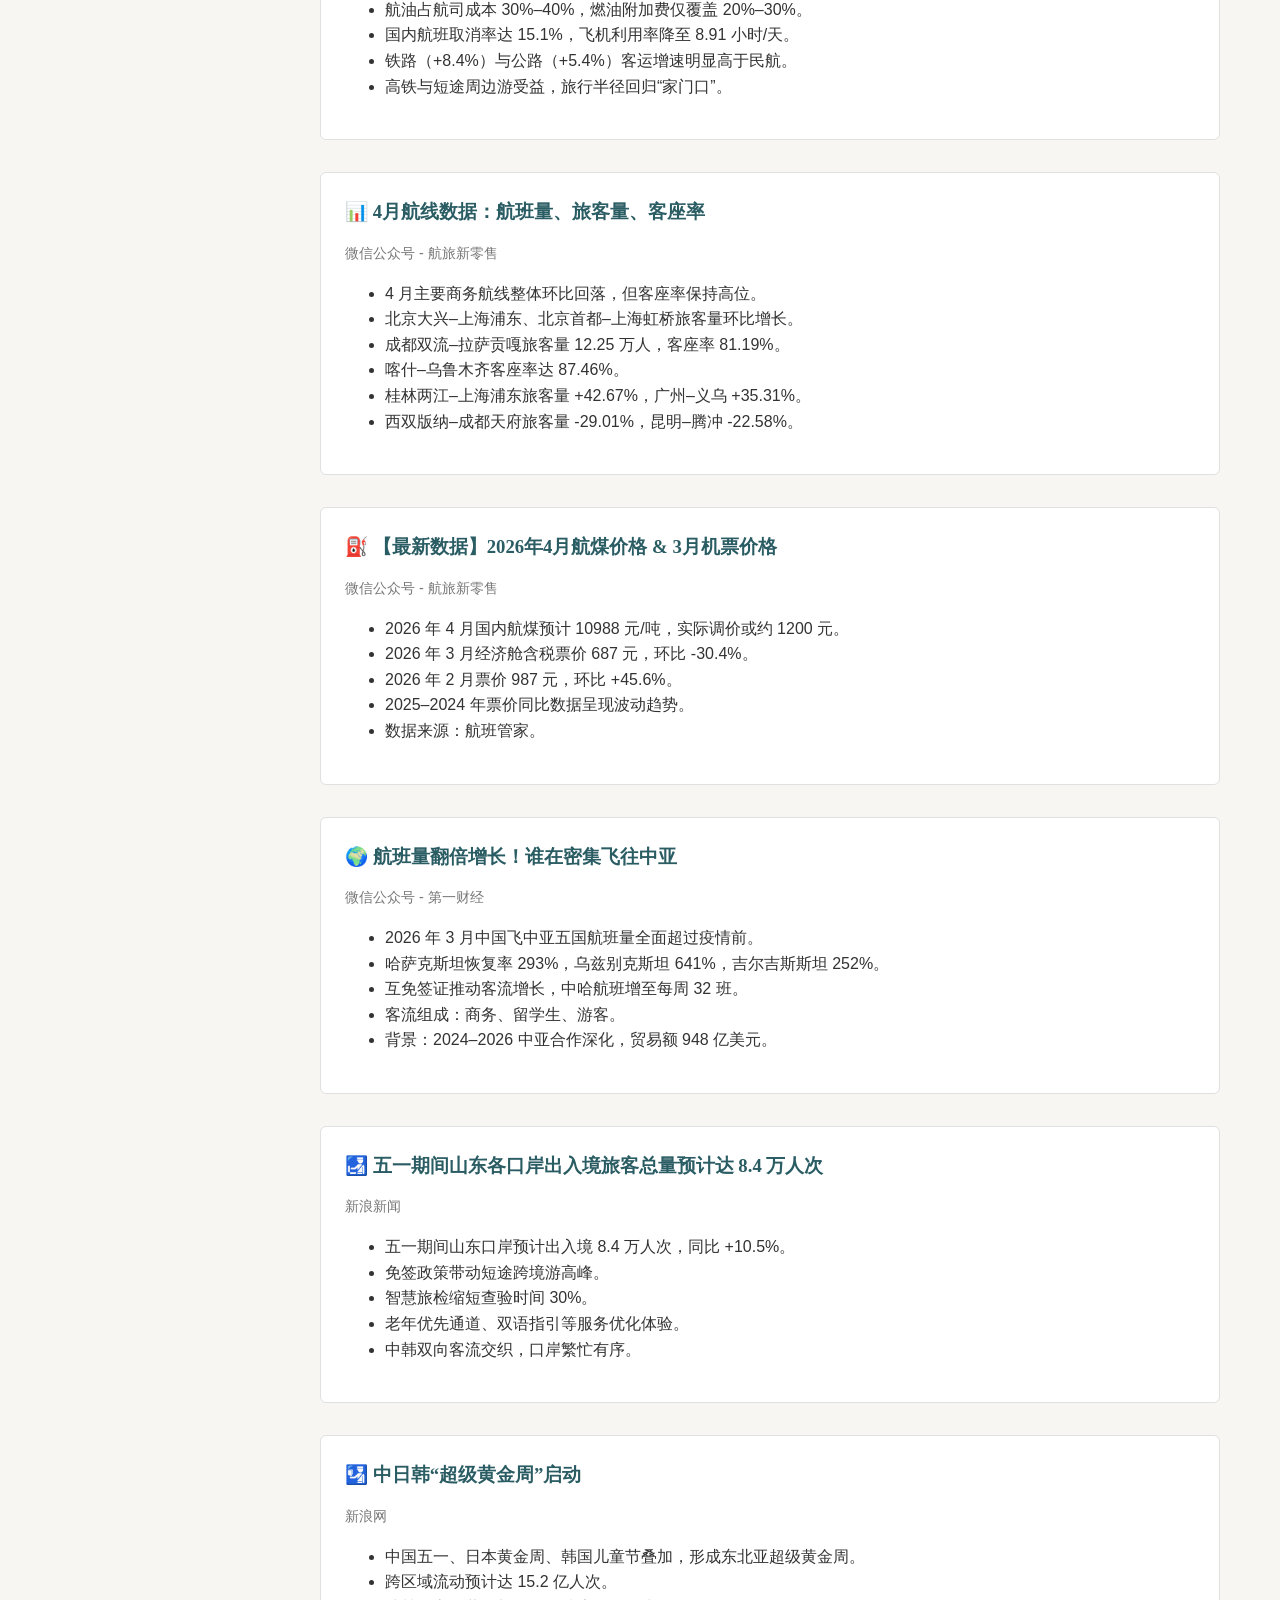
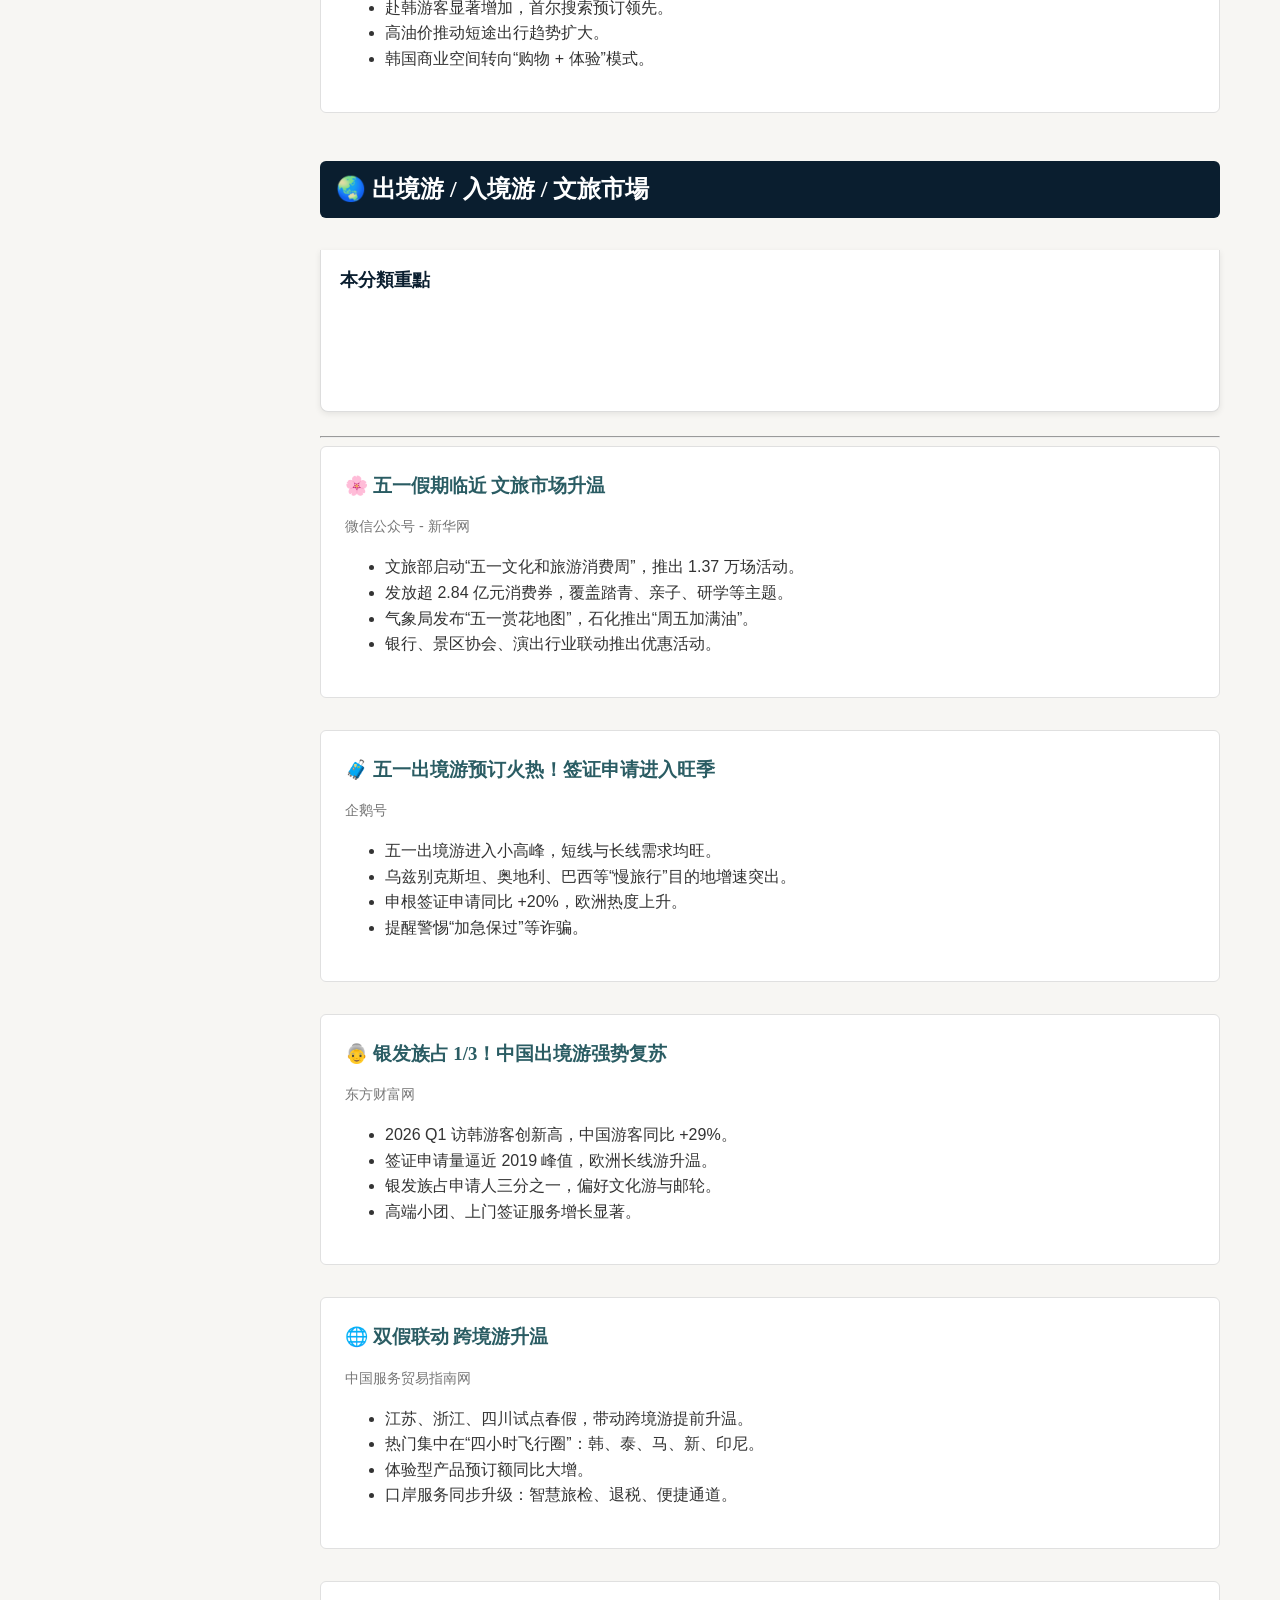
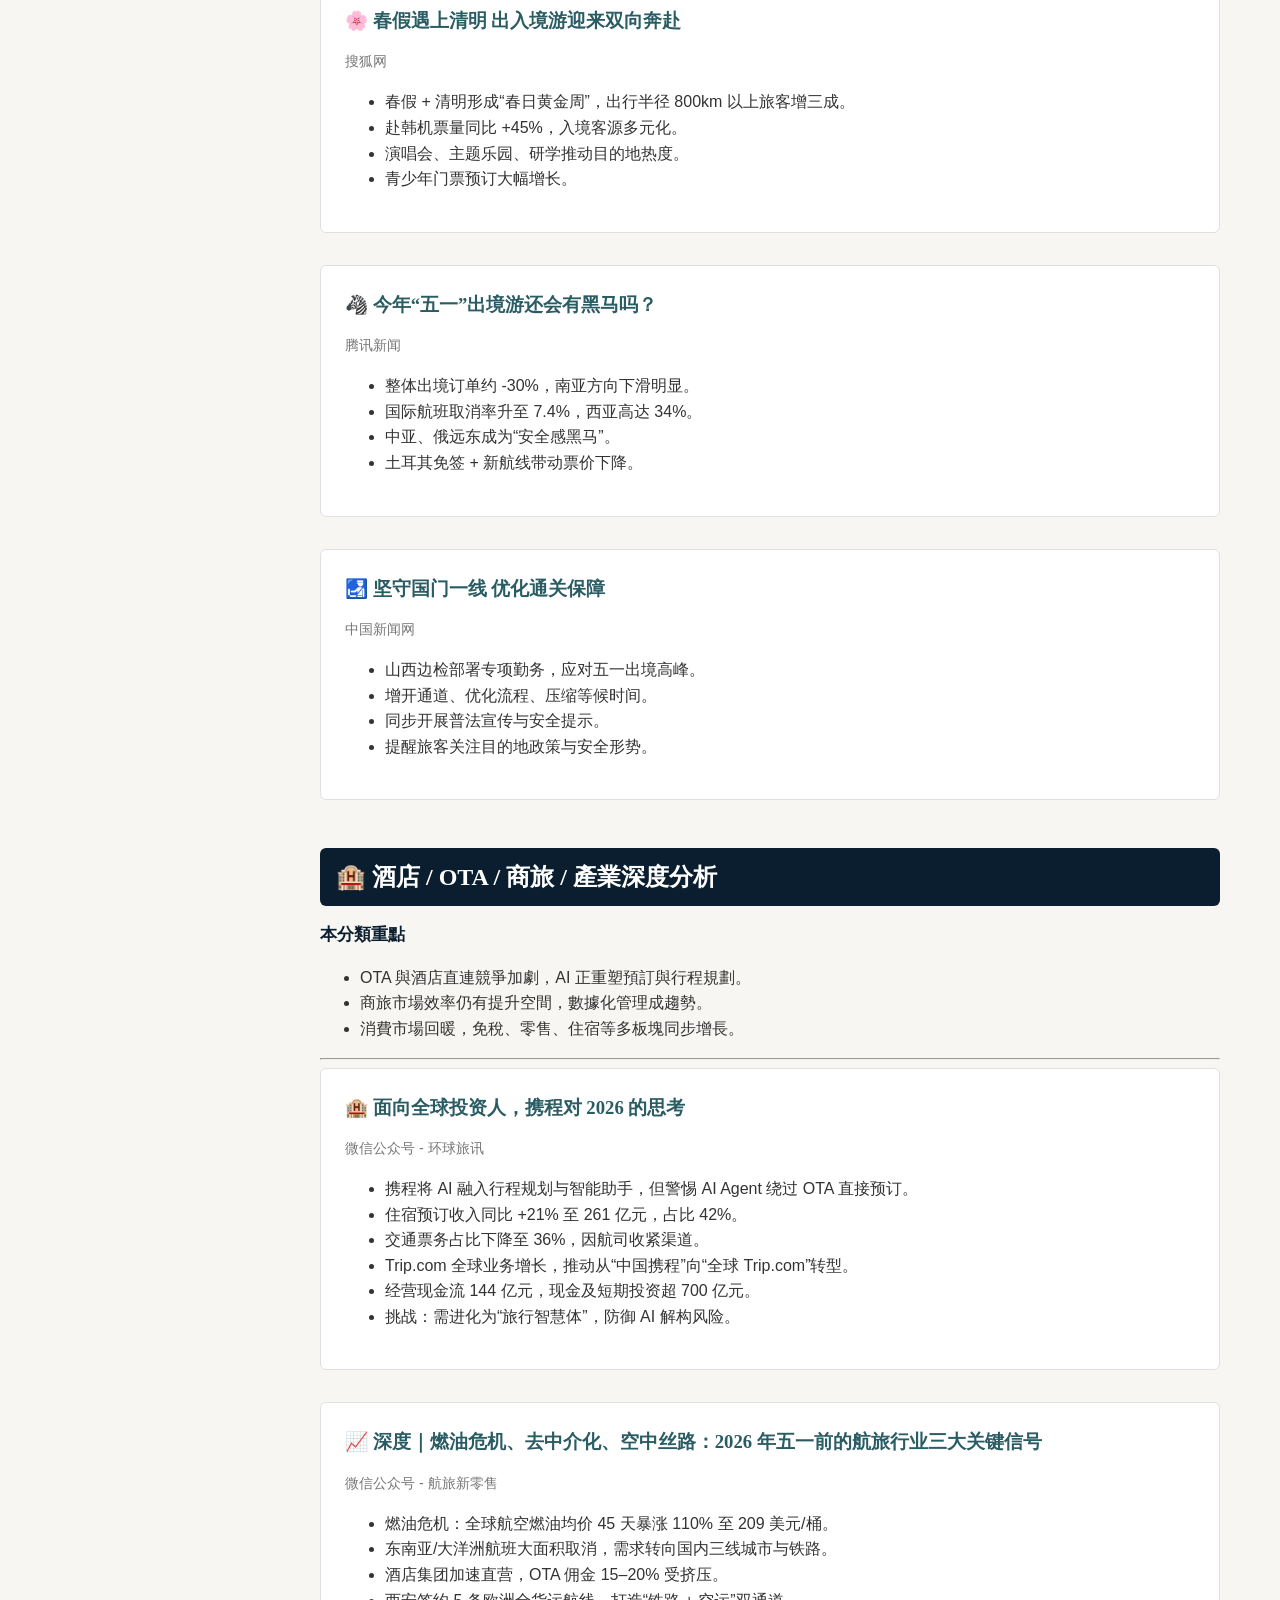
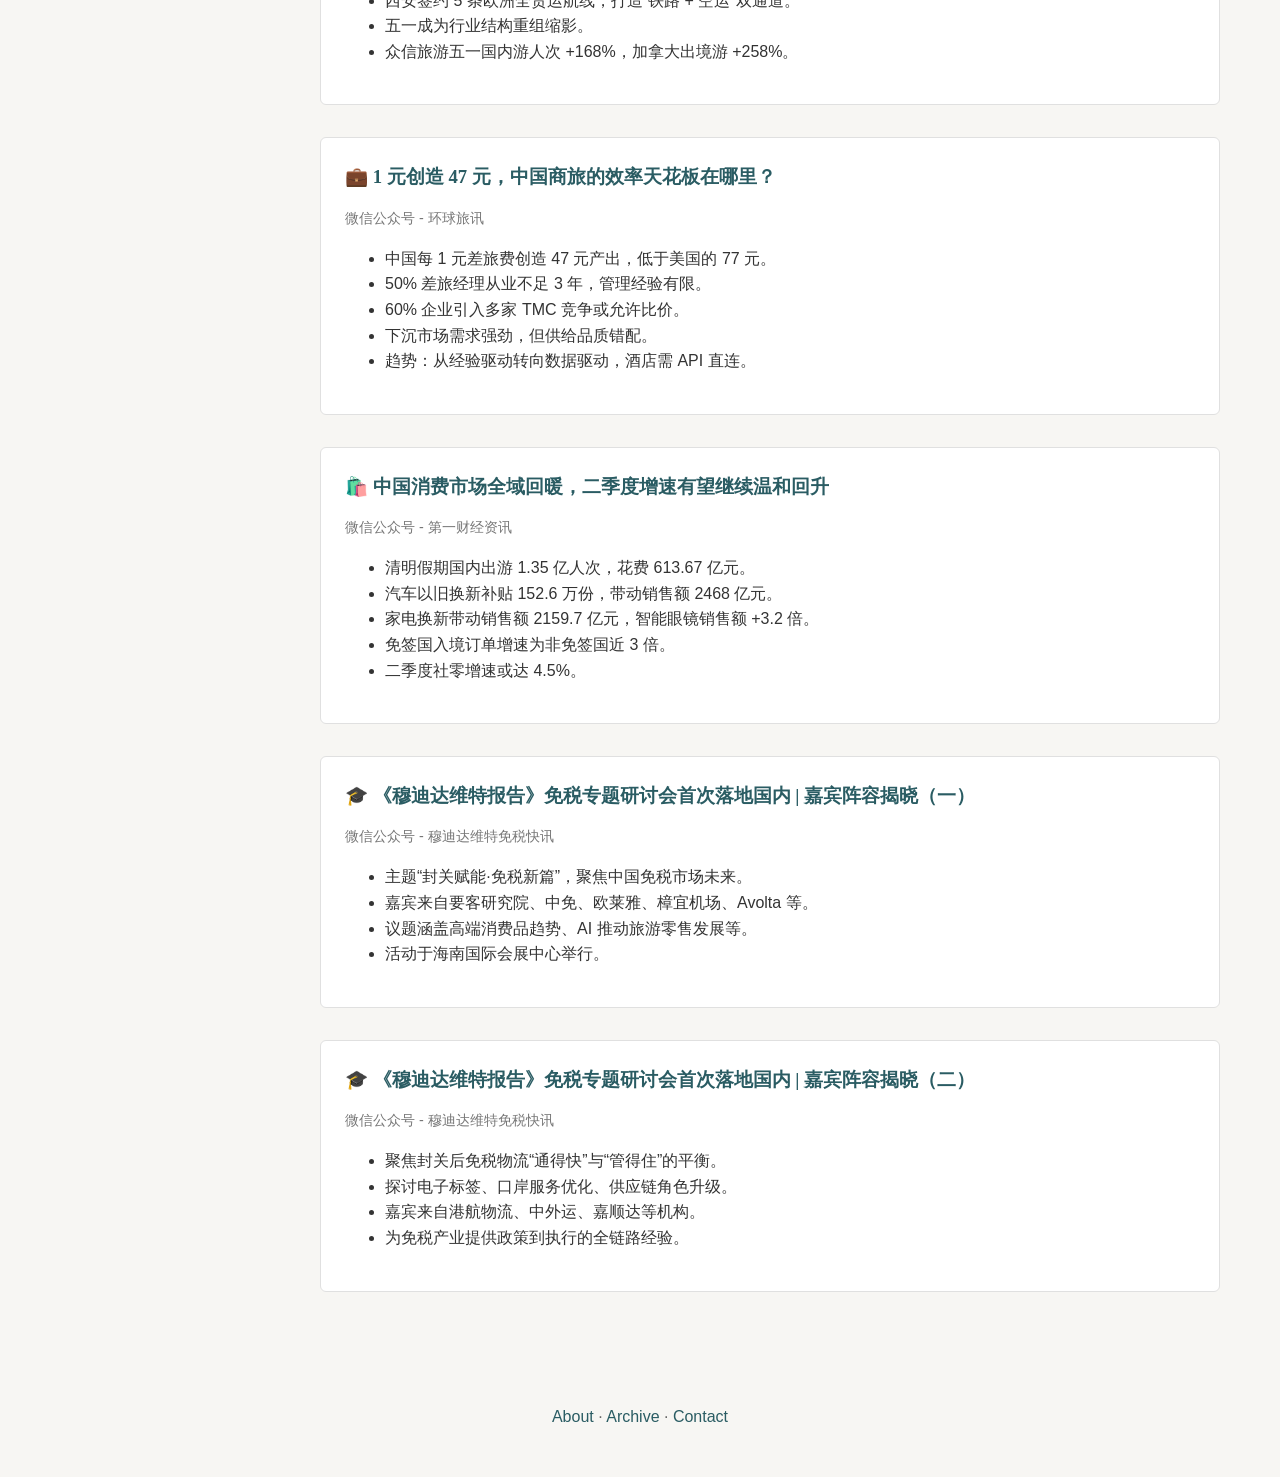
==== commit c2ca00f0: "Update daily_summary_20260430_v0.3.html" ====
--- a/daily-summary/daily_summary_20260430_v0.3.html
+++ b/daily-summary/daily_summary_20260430_v0.3.html
@@ -48,15 +48,18 @@
   <!-- ========================= -->
   <!-- 🛫 航旅 / 航空 / 交通類 -->
   <!-- ========================= -->
-  <h2 id="cat-air">🛫 航旅 / 航空 / 交通類</h2>
+  <div class="category-block">
+  <h2 class="category-title">🛫 航旅 / 航空 / 交通類</h2>
+
   <div class="category-summary">
-  <div class="summary-title">本分類重點</div>
-  <ul>
-    <li>五一前夕機票大幅波動，部分航線降幅超 60%。</li>
-    <li>國內航線需求強勁，含稅均價突破 1000 元。</li>
-    <li>國際航油暴漲導致航班取消、航線調整，短途與鐵路受益。</li>
-  </ul>
-  </div>
+    <div class="summary-title">本分類重點</div>
+    <ul>
+      <li>五一前夕機票大幅波動，部分航線降幅超 60%。</li>
+      <li>國內航線需求強勁，含稅均價突破 1000 元。</li>
+      <li>國際航油暴漲導致航班取消、航線調整，短途與鐵路受益。</li>
+    </ul>
+  </div>
+</div>
   <hr class="section-divider">
   
   <div class="card">
--- a/styles.css
+++ b/styles.css
@@ -288,3 +288,65 @@
   margin-bottom: 0.4rem;
   line-height: 1.5;
 }
+
+
+
+
+/* 整個分類區塊 */
+.category-block {
+  margin-top: 3rem;
+  margin-bottom: 2rem;
+}
+
+/* 分類標題（深海軍藍） */
+.category-title {
+  background: #0A1E2F;
+  color: #ffffff;
+  padding: 0.8rem 1rem;
+   border-bottom: none; /* 與分類標題無縫接合 */
+  border-radius: 8px 8px 0 0;
+  margin: 0;
+}
+
+/* 整個分類區塊 */
+.category-block {
+  margin-top: 3rem;
+  margin-bottom: 2rem;
+}
+
+/* 分類標題（深海軍藍） */
+.category-title {
+  background: #0A1E2F;
+  color: #ffffff;
+  padding: 0.8rem 1rem;
+  border-radius: 8px 8px 0 0;
+  margin: 0;
+}
+
+/* 重點摘要區塊（接在分類標題下方） */
+.category-summary {
+  background: #ffffff;
+  border: 1px solid #ddd;
+  border-top: none; /* 與分類標題無縫接合 */
+  padding: 1rem 1.2rem;
+  border-radius: 0 0 8px 8px;
+  box-shadow: 0 2px 6px rgba(0,0,0,0.08);
+}
+
+.summary-title {
+  font-size: 1.05rem;
+  font-weight: 700;
+  margin-bottom: 0.6rem;
+  color: #0A1E2F;
+}
+
+.category-summary ul {
+  margin: 0;
+  padding-left: 1.2rem;
+}
+
+.category-summary li {
+  margin-bottom: 0.4rem;
+  line-height: 1.5;
+}
+
